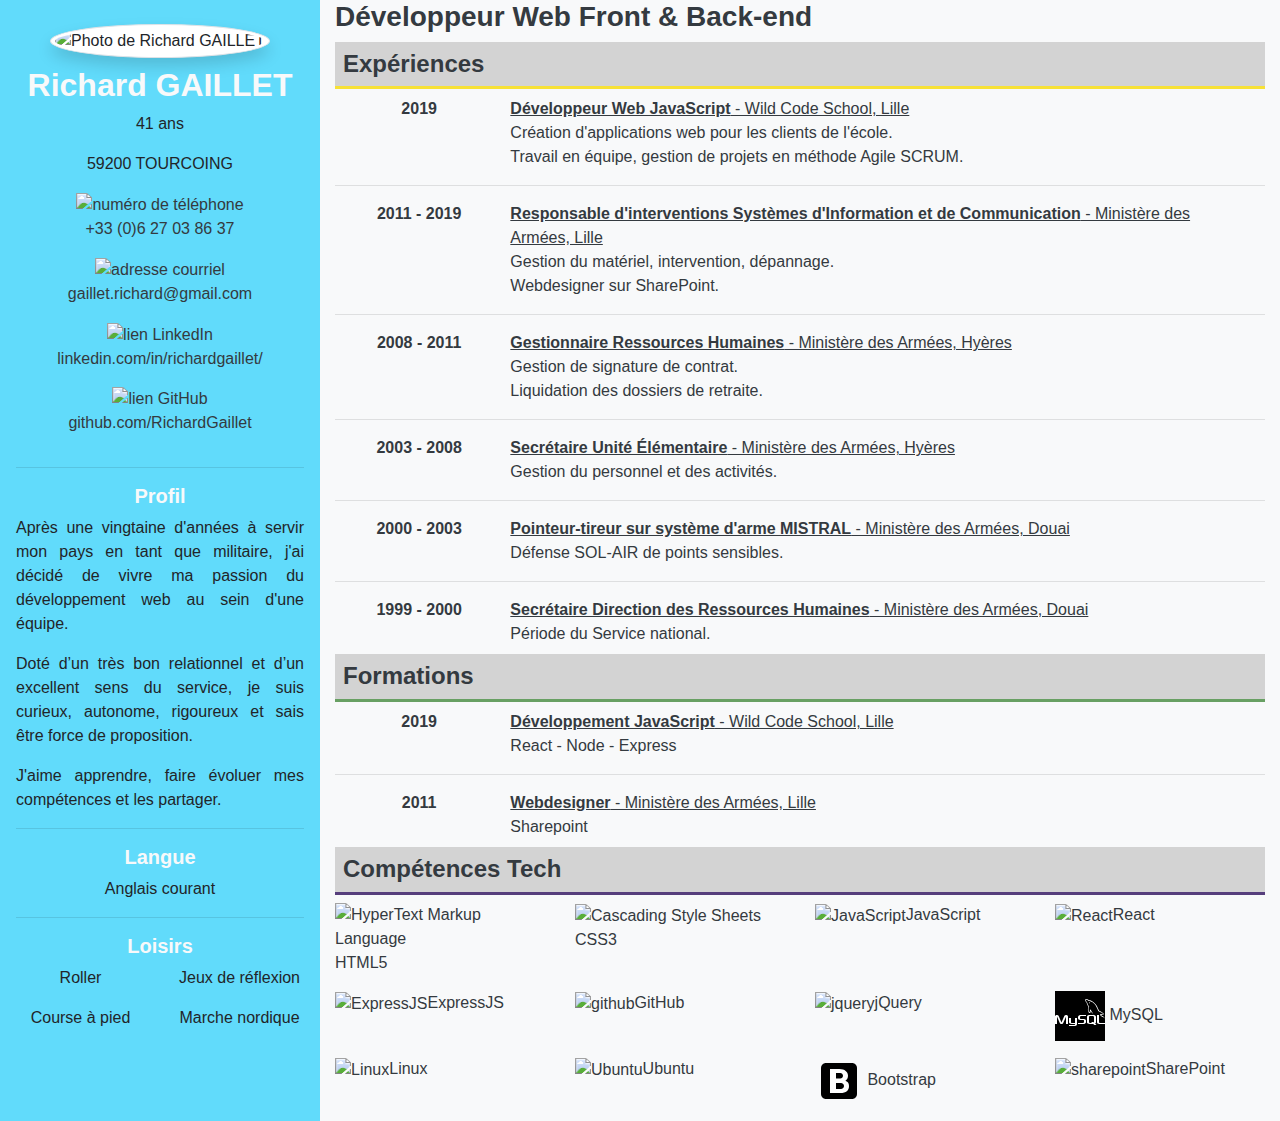
==== index.html @ d08c8071 "Minor modifications." ====
<!DOCTYPE html>
<html lang="fr">
  <head>
    <meta charset="UTF-8" />
    <meta name="viewport" content="width=device-width, initial-scale=1.0" />
    <meta http-equiv="X-UA-Compatible" content="ie=edge" />
    <meta name="theme-color" content="#61dbfb" />
    <title>Richard GAILLET - Curriculum Vitae</title>
    <link
      rel="stylesheet"
      href="https://stackpath.bootstrapcdn.com/bootstrap/4.3.1/css/bootstrap.min.css"
      integrity="sha384-ggOyR0iXCbMQv3Xipma34MD+dH/1fQ784/j6cY/iJTQUOhcWr7x9JvoRxT2MZw1T"
      crossorigin="anonymous"
    />
    <link rel="stylesheet" href="style.css" />
  </head>
  <body>
    <div class="container-fluid">
      <div class="row">
        <div class="col-lg-3 text-center bg-react p-3">
          <img
            src="https://pbs.twimg.com/profile_images/1114150286627692544/6N7tstM__200x200.png"
            alt="Photo de Richard GAILLET"
            class="img-fluid img-thumbnail rounded-circle shadow m-2"
          />
          <h2 class="font-weight-bold text-light text-center">
            Richard GAILLET
          </h2>
          <p>41 ans</p>
          <p>59200 TOURCOING</p>
          <div class="row">
            <div class="col-sm-6 col-lg-12">
              <div title="Téléphone">
                <a href="tel:+33627038637" class="text-dark">
                  <img
                    src="https://img.icons8.com/ios/50/000000/ringing-phone-filled.png"
                    alt="numéro de téléphone"
                    class="img-fluid d-none d-sm-inline"
                  />
                  <p class="text-center">+33 (0)6 27 03 86 37</p></a
                >
              </div>
            </div>
            <div class="col-sm-6 col-lg-12">
              <div title="Courriel">
                <a
                  href="mailto:gaillet.richard@gmail.com"
                  target="_blank"
                  class="text-dark"
                >
                  <img
                    src="https://img.icons8.com/ios/50/000000/open-envelope-filled.png"
                    alt="adresse courriel"
                    class="img-fluid d-none d-sm-inline"
                  />
                  <p class="text-center">gaillet.richard@gmail.com</p></a
                >
              </div>
            </div>
          </div>
          <div class="row">
            <div class="col-sm-6 col-lg-12">
              <div title="LinkedIn">
                <a
                  href="https://www.linkedin.com/in/richardgaillet/"
                  target="_blank"
                  class="text-dark"
                >
                  <img
                    src="https://img.icons8.com/ios/50/000000/linkedin-filled.png"
                    alt="lien LinkedIn"
                    class="img-fluid d-none d-sm-inline"
                  />
                  <p class="text-center">linkedin.com/in/richardgaillet/</p>
                </a>
              </div>
            </div>
            <div class="col-sm-6 col-lg-12">
              <div title="GitHub">
                <a
                  href="https://github.com/RichardGaillet"
                  target="_blank"
                  class="text-dark"
                >
                  <img
                    src="https://img.icons8.com/ios/50/000000/github-filled.png"
                    alt="lien GitHub"
                    class="img-fluid d-none d-sm-inline"
                  />
                  <p class="text-center">github.com/RichardGaillet</p>
                </a>
              </div>
            </div>
          </div>
          <hr />
          <div id="profil">
            <h5 class="font-weight-bold text-light">Profil</h5>
            <p class="text-justify">
              Après une vingtaine d'années à servir mon pays en tant que
              militaire, j'ai décidé de vivre ma passion du développement web au
              sein d'une équipe.
            </p>
            <p class="text-justify">
              Doté d’un très bon relationnel et d’un excellent sens du service,
              je suis curieux, autonome, rigoureux et sais être force de
              proposition.
            </p>
            <p class="text-justify">
              J'aime apprendre, faire évoluer mes compétences et les partager.
            </p>
          </div>
          <hr />
          <div id="langue">
            <h5 class="font-weight-bold text-light">Langue</h5>
            <p class="text-center">Anglais courant</p>
          </div>
          <hr />
          <div id="loisirs">
            <h5 class="font-weight-bold text-light">Loisirs</h5>
            <div class="row text-center">
              <div class="col-sm-6">
                <p class="text-center">Roller</p>
                <p class="text-center">Course à pied</p>
              </div>
              <div class="col-sm-6">
                <p class="text-center">Jeux de réflexion</p>
                <p class="text-center">Marche nordique</p>
              </div>
            </div>
          </div>
        </div>
        <div class="col-lg-9 bg-light text-dark">
          <h3 class="font-weight-bold">
            Développeur Web Front & Back-end
          </h3>
          <h4 class="bg-react text-dark sticky-top p-2 font-weight-bold border-bottom-experiences">
            Expériences
          </h4>
          <div class="row m-2">
            <div class="col-md-2">
              <p class="font-weight-bold text-center">2019</p>
            </div>
            <div class="col-md-10">
              <u><span class="font-weight-bold">Développeur Web JavaScript</span>
              - Wild Code School, Lille</u><br />
              Création d'applications web pour les clients de l'école.<br />
              Travail en équipe, gestion de projets en méthode Agile SCRUM.
            </div>
          </div>
          <hr />
          <div class="row m-2">
            <div class="col-md-2">
              <p class="font-weight-bold text-center">2011 - 2019</p>
            </div>
            <div class="col-md-10">
              <u><span class="font-weight-bold"
                >Responsable d'interventions Systèmes d'Information et de
                Communication</span
              >
              - Ministère des Armées, Lille</u><br />
              Gestion du matériel, intervention, dépannage.<br />Webdesigner sur
              SharePoint.
            </div>
          </div>
          <hr />
          <div class="row m-2">
            <div class="col-md-2">
              <p class="font-weight-bold text-center">2008 - 2011</p>
            </div>
            <div class="col-md-10">
              <u><span class="font-weight-bold">
                Gestionnaire Ressources Humaines</span
              >
              - Ministère des Armées, Hyères</u><br />
              Gestion de signature de contrat.<br>
              Liquidation des dossiers de retraite.
            </div>
          </div>
          <hr />
          <div class="row m-2">
            <div class="col-md-2">
              <p class="font-weight-bold text-center">2003 - 2008</p>
            </div>
            <div class="col-md-10">
              <u><span class="font-weight-bold">Secrétaire Unité Élémentaire</span>
              - Ministère des Armées, Hyères</u><br />
              Gestion du personnel et des activités.
            </div>
          </div>
          <hr />
          <div class="row m-2">
            <div class="col-md-2">
              <p class="font-weight-bold text-center">2000 - 2003</p>
            </div>
            <div class="col-md-10">
              <u><span class="font-weight-bold"
                >Pointeur-tireur sur système d'arme MISTRAL</span
              >
              - Ministère des Armées, Douai</u><br />
              Défense SOL-AIR de points sensibles.
            </div>
          </div>
          <hr />
          <div class="row m-2">
            <div class="col-md-2">
              <p class="font-weight-bold text-center">1999 - 2000</p>
            </div>
            <div class="col-md-10">
              <u><span class="font-weight-bold"
                >Secrétaire Direction des Ressources Humaines</span
              >
              - Ministère des Armées, Douai</u><br />
              Période du Service national.
            </div>
          </div>
          <h4 class="bg-react text-dark sticky-top p-2 font-weight-bold border-bottom-formations">
            Formations
          </h4>
          <div class="row m-2">
            <div class="col-md-2">
              <p class="font-weight-bold text-center">2019</p>
            </div>
            <div class="col-md-10">
              <u><span class="font-weight-bold">Développement JavaScript</span>
              - Wild Code School, Lille</u><br />
              React - Node - Express
            </div>
          </div>
          <hr />
          <div class="row m-2">
            <div class="col-md-2">
              <p class="font-weight-bold text-center">2011</p>
            </div>
            <div class="col-md-10">
              <u><span class="font-weight-bold">Webdesigner</span>
              - Ministère des Armées, Lille</u><br />
              Sharepoint
            </div>
          </div>
          <h4 class="bg-react border-bottom-competences text-dark sticky-top p-2 font-weight-bold">
            Compétences Tech
          </h4>
          <div class="row">
            <div class="col">
              <div class="row">
                <div class="col-sm-6 col-xl-3" title="HTML5">
                  <p>
                    <img
                      src="https://img.icons8.com/ios/50/000000/html-filled.png"
                      alt="HyperText Markup Language"
                      class="img-fluid"
                    />HTML5
                  </p>
                </div>
                <div class="col-sm-6 col-xl-3" title="CSS3">
                  <p>
                    <img
                      src="https://img.icons8.com/ios/50/000000/css-filled.png"
                      alt="Cascading Style Sheets"
                      class="img-fluid"
                    />CSS3
                  </p>
                </div>
                <div class="col-sm-6 col-xl-3" title="JavaScript">
                  <p>
                    <img
                      src="https://img.icons8.com/ios/50/000000/javascript-filled.png"
                      alt="JavaScript"
                      class="img-fluid"
                    />JavaScript
                  </p>
                </div>
                <div class="col-sm-6 col-xl-3" title="React">
                  <p>
                    <img
                      src="https://img.icons8.com/ios/50/000000/react-native-filled.png"
                      alt="React"
                      class="img-fluid"
                    />React
                  </p>
                </div>
              </div>
              <div class="row">
                <div class="col-sm-6 col-xl-3" title="Express">
                  <p>
                    <img
                      src="https://i.goopics.net/RjeZ7.png"
                      alt="ExpressJS"
                      class="img-fluid"
                    />ExpressJS
                  </p>
                </div>
                <div class="col-sm-6 col-xl-3" title="GitHub">
                  <p>
                    <img
                      src="https://img.icons8.com/ios/50/000000/github-filled.png"
                      alt="github"
                      class="img-fluid"
                    />GitHub
                  </p>
                </div>
                <div class="col-sm-6 col-xl-3" title="jQuery">
                  <p>
                    <img
                      src="https://img.icons8.com/ios/50/000000/jquery-filled.png"
                      alt="jquery"
                      class="img-fluid"
                    />jQuery
                  </p>
                </div>
                <div class="col-sm-6 col-xl-3" title="MySQL">
                  <p>
                    <svg
                      xmlns="http://www.w3.org/2000/svg"
                      x="0px"
                      y="0px"
                      width="50"
                      height="50"
                      viewBox="0 0 210 210"
                      style=" fill:#000000;"
                    >
                      <g transform="">
                        <g
                          fill="none"
                          fill-rule="nonzero"
                          stroke="none"
                          stroke-width="1"
                          stroke-linecap="butt"
                          stroke-linejoin="miter"
                          stroke-miterlimit="10"
                          stroke-dasharray=""
                          stroke-dashoffset="0"
                          font-family="none"
                          font-weight="none"
                          font-size="none"
                          text-anchor="none"
                          style="mix-blend-mode: normal"
                        >
                          <path d="M0,210v-210h210v210z" fill="#000000"></path>
                          <g fill="#ffffff">
                            <g id="surface1">
                              <path
                                d="M130.90547,33.6c-1.96875,-0.04922 -3.69141,0.70547 -4.57734,2.8875c-1.50937,3.65859 2.24766,7.23516 3.59297,9.10547c0.93516,1.29609 2.14922,2.75625 2.82188,4.21641c0.44297,0.96797 0.50859,1.93594 0.88594,2.95313c0.93516,2.51016 2.42812,5.36484 3.62578,7.69453c0.60703,1.18125 1.27969,2.41172 2.05078,3.46172c0.47578,0.63984 1.27969,0.93516 1.41094,1.91953c-0.7875,1.11563 -0.83672,2.83828 -1.27969,4.24922c-2.00156,6.31641 -1.24687,14.175 1.65703,18.83437c0.90234,1.44375 3.01875,4.51172 5.90625,3.34687c2.52656,-1.03359 1.96875,-4.23281 2.69063,-7.07109c0.16406,-0.62344 0.06562,-1.09922 0.39375,-1.52578v0.13125c0.75469,1.54219 1.52578,3.08437 2.29688,4.61016c1.72266,2.75625 4.75781,5.62734 7.31719,7.57969c1.32891,1.00078 2.37891,2.73984 4.10156,3.33047v-0.13125h-0.13125c-0.32812,-0.525 -0.85313,-0.73828 -1.27969,-1.14844c-1.00078,-0.98437 -2.11641,-2.21484 -2.93672,-3.34687c-2.34609,-3.16641 -4.41328,-6.64453 -6.28359,-10.25391c-0.90234,-1.72266 -1.68984,-3.62578 -2.44453,-5.38125c-0.29531,-0.68906 -0.29531,-1.70625 -0.90234,-2.06719c-0.83672,1.29609 -2.05078,2.32969 -2.69063,3.85547c-1.01719,2.42812 -1.16484,5.39766 -1.54219,8.46562c-0.22969,0.08203 -0.13125,0.01641 -0.24609,0.13125c-1.78828,-0.44297 -2.42812,-2.28047 -3.08437,-3.85547c-1.67344,-3.98672 -2.00156,-10.41797 -0.50859,-14.99531c0.37734,-1.19766 2.1,-4.93828 1.41094,-6.0375c-0.32812,-1.09922 -1.44375,-1.72266 -2.05078,-2.55937c-0.77109,-1.03359 -1.52578,-2.39531 -2.05078,-3.59297c-1.37813,-3.11719 -2.67422,-6.72656 -4.13438,-9.87656c-0.68906,-1.50937 -1.85391,-3.01875 -2.82188,-4.36406c-1.06641,-1.47656 -2.24766,-2.55937 -3.08437,-4.36406c-0.27891,-0.62344 -0.68906,-1.64062 -0.24609,-2.29687c0.13125,-0.44297 0.32813,-0.62344 0.77109,-0.77109c0.73828,-0.57422 2.80547,0.18047 3.59297,0.50859c2.05078,0.85312 3.77344,1.67344 5.5125,2.82187c0.83672,0.55781 1.67344,1.62422 2.69063,1.93594h1.14844c1.82109,0.41016 3.83906,0.11484 5.5125,0.63984c2.98594,0.90234 5.66016,2.31328 8.07188,3.83906c7.39922,4.65937 13.45313,11.30391 17.57109,19.22812c0.67266,1.27969 0.96797,2.51016 1.55859,3.85547c1.16484,2.72344 2.65781,5.54531 3.83906,8.20313c1.16484,2.67422 2.31328,5.34844 3.97031,7.56328c0.86953,1.16484 4.24922,1.80469 5.775,2.44453c1.06641,0.45937 2.83828,0.93516 3.83906,1.54219c1.95234,1.16484 3.82266,2.55938 5.64375,3.85547c0.91875,0.63984 3.70781,2.03437 3.85547,3.19922c-4.51172,-0.11484 -7.95703,0.29531 -10.89375,1.54219c-0.83672,0.36094 -2.18203,0.36094 -2.31328,1.41094c0.44297,0.47578 0.525,1.19766 0.88594,1.78828c0.70547,1.13203 1.88672,2.65781 2.95313,3.46172c1.16484,0.86953 2.34609,1.80469 3.59297,2.57578c2.19844,1.32891 4.65938,2.1 6.79219,3.44531c1.24688,0.80391 2.51016,1.80469 3.72422,2.69062c0.60703,0.45938 1.00078,1.14844 1.78828,1.42734v-0.13125c-0.41016,-0.525 -0.50859,-1.24688 -0.88594,-1.78828l-1.68984,-1.68984c-1.62422,-2.14922 -3.69141,-4.05234 -5.88984,-5.62734c-1.75547,-1.26328 -5.67656,-2.96953 -6.39844,-5.00391l-0.13125,-0.13125c1.23047,-0.13125 2.69062,-0.59063 3.83906,-0.90234c1.93594,-0.50859 3.64219,-0.37734 5.62734,-0.88594c0.90234,-0.2625 1.80469,-0.525 2.70703,-0.77109v-0.525c-1.00078,-1.01719 -1.72266,-2.39531 -2.82188,-3.33047c-2.87109,-2.44453 -6.00469,-4.88906 -9.23672,-6.92344c-1.78828,-1.13203 -4.00312,-1.87031 -5.88984,-2.82188c-0.63984,-0.32812 -1.75547,-0.49219 -2.18203,-1.03359c-1.00078,-1.26328 -1.54219,-2.87109 -2.31328,-4.34766c-1.60781,-3.10078 -3.18281,-6.48047 -4.61016,-9.74531c-0.96797,-2.21484 -1.60781,-4.41328 -2.82187,-6.41484c-5.82422,-9.56484 -12.09141,-15.35625 -21.80391,-21.03281c-2.06719,-1.21406 -4.54453,-1.67344 -7.16953,-2.29687c-1.42734,-0.09844 -2.82187,-0.18047 -4.24922,-0.2625c-0.85313,-0.36094 -1.75547,-1.41094 -2.55937,-1.93594c-2.01797,-1.26328 -5.98828,-3.46172 -9.26953,-3.51094zM144.80156,47.5125c-0.93516,-0.01641 -1.60781,0.11484 -2.31328,0.2625v0.13125h0.13125c0.44297,0.91875 1.24687,1.50937 1.80469,2.29688c0.42656,0.90234 0.83672,1.80469 1.26328,2.70703l0.13125,-0.13125c0.7875,-0.55781 1.16484,-1.46016 1.16484,-2.82187c-0.32812,-0.32812 -0.37734,-0.75469 -0.63984,-1.14844c-0.37734,-0.54141 -1.08281,-0.83672 -1.54219,-1.29609zM7.84219,100.78359c-1.26328,0.04922 -2.64141,0.29531 -4.13438,0.77109c-2.49375,0.75469 -3.72422,2.24766 -3.72422,5.28281v31.7625h8.41641v-30.99141l11.66484,26.49609c1.44375,3.29766 3.4125,4.47891 7.26797,4.47891c3.87187,0 5.75859,-1.18125 7.20234,-4.47891l11.66484,-25.82344v30.31875h8.4v-31.7625c0,-3.03516 -1.21406,-4.52813 -3.72422,-5.28281c-5.97188,-1.88672 -9.99141,-0.2625 -11.79609,3.82266l-11.97656,26.93906l-11.58281,-26.93906c-1.3125,-3.06797 -3.9375,-4.74141 -7.67812,-4.59375zM110.23359,100.8c-3.31406,0 -13.63359,0.39375 -13.63359,8.4v5.18438c0,3.675 3.23203,6.67734 10.2375,7.41563c0.7875,0.04922 1.575,0.11484 2.3625,0.11484c0,0 8.17031,-0.16406 8.4,-0.11484c4.725,0 4.2,3.675 4.2,4.2v4.2c0,0.57422 -0.13125,4.2 -4.24922,4.2h-20.95078v4.2h21.03281c2.75625,0 5.43047,-0.57422 7.56328,-1.575c3.54375,-1.62422 5.00391,-3.82266 5.00391,-6.71016v-6.00469c0,-6.44766 -8.00625,-6.71016 -12.6,-6.71016h-8.4c-3.29766,0 -3.80625,-2.00156 -4.2,-4.2v-4.2c0.39375,-1.67344 1.13203,-3.9375 4.05234,-4.2h21.14766v-4.2zM142.71797,100.8c-6.20156,0.85312 -8.38359,3.9375 -8.38359,8.4v21c0,4.08516 2.28047,6.54609 6.97266,7.82578c1.575,0.44297 3.00234,0.62344 4.34766,0.62344l9.35156,-0.04922h5.49609l4.67578,4.2h9.45l-6.49688,-5.85703c3.05156,-1.26328 4.00313,-3.19922 4.00313,-6.825v-20.91797c0,-4.4625 -2.90391,-7.54687 -9.10547,-8.4zM176.4,100.8v29.21953c0,5.06953 2.87109,7.92422 10.46719,8.49844c0.70547,0.03281 1.42734,0.08203 2.13281,0.08203h21v-4.2h-19.40859c-4.33125,0 -5.79141,-1.82109 -5.79141,-4.41328v-29.18672zM147.72188,105h10.81172c2.85469,0 4.77422,2.29688 5.20078,4.2c0,0 0.06563,19.55625 0.06563,21c0,1.44375 -0.80391,2.1 -0.80391,2.1l-2.28047,-2.1h-9.51562l4.67578,4.2h-8.15391c-2.92031,0 -4.56094,-2.16563 -4.9875,-4.2v-20.57344c0,-2.23125 1.70625,-4.62656 4.9875,-4.62656zM58.8,113.4c0.16406,0.16406 0,17.89922 0,18.24375c0.06562,3.675 4.725,6.89063 12.02578,6.95625h13.17422v0.27891c0,0.7875 0.57422,3.4125 -4.2,3.92109c-0.04922,0 -20.95078,0 -21,0v4.2h21.90234c3.70781,-0.11484 11.74687,-0.95156 11.69766,-7.38281c0,-0.11484 0.03281,-26.21719 0,-26.21719h-8.4v21c-0.13125,0 -10.40156,0.03281 -12.46875,0c-4.05234,-0.06563 -4.39687,-2.37891 -4.33125,-3.26484v-17.73516z"
                              ></path>
                            </g>
                          </g>
                          <path d="" fill="none"></path>
                          <path d="" fill="none"></path>
                        </g>
                      </g>
                    </svg>
                    MySQL
                  </p>
                </div>
              </div>
              <div class="row">
                <div class="col-sm-6 col-xl-3" title="Linux">
                  <p>
                    <img
                      src="https://img.icons8.com/ios/50/000000/linux-filled.png"
                      alt="Linux"
                      class="img-fluid"
                    />Linux
                  </p>
                </div>
                <div class="col-sm-6 col-xl-3" title="Ubuntu">
                  <p>
                    <img
                      src="https://img.icons8.com/ios/50/000000/ubuntu-filled.png"
                      alt="Ubuntu"
                      class="img-fluid"
                    />Ubuntu
                  </p>
                </div>
                <div class="col-sm-6 col-xl-3" title="Bootstrap">
                  <p>
                    <svg
                      xmlns="http://www.w3.org/2000/svg"
                      x="0px"
                      y="0px"
                      width="48"
                      height="48"
                      viewBox="0 0 192 192"
                      style=" fill:#000000;"
                    >
                      <g
                        fill="none"
                        fill-rule="nonzero"
                        stroke="none"
                        stroke-width="1"
                        stroke-linecap="butt"
                        stroke-linejoin="miter"
                        stroke-miterlimit="10"
                        stroke-dasharray=""
                        stroke-dashoffset="0"
                        font-family="none"
                        font-weight="none"
                        font-size="none"
                        text-anchor="none"
                        style="mix-blend-mode: normal"
                      >
                        <path d="M0,192v-192h192v192z" fill="none"></path>
                        <g id="Layer_1">
                          <path
                            d="M168,148c0,11.048 -8.952,20 -20,20h-104c-11.044,0 -20,-8.952 -20,-20v-104c0,-11.048 8.956,-20 20,-20h104c11.048,0 20,8.952 20,20z"
                            fill="#000000"
                          ></path>
                          <path
                            d="M132.12,102.4c-2.6,-3.6 -6.36,-6.08 -11.2,-7.4c0,0 4.08,-1.48 7.76,-7c2.2,-3.52 3.32,-7.76 3.32,-12.72c0,-8.6 -3.12,-15.2 -9.36,-19.72c-6.24,-4.52 -13.28,-7.56 -25.24,-7.56h-37.4v96h41.72c11.32,-0.08 19.84,-2.52 25.64,-7.2c5.76,-4.76 8.64,-11.8 8.64,-21.2c0,-5.2 -1.28,-9.6 -3.88,-13.2zM84,64c0,0 16.68,0 17,0c6.08,0 11,4.92 11,11c0,6.08 -4.92,11 -11,11c-0.32,0 -17,0 -17,0zM104,128h-20v-24h20c6.64,0 12,5.36 12,12c0,6.64 -5.36,12 -12,12z"
                            fill="#ffffff"
                          ></path>
                        </g>
                      </g>
                    </svg>
                    Bootstrap
                  </p>
                </div>
                <div class="col-sm-6 col-xl-3" title="SharePoint">
                  <p>
                    <img
                      src="https://img.icons8.com/ios/50/000000/ms-share-point-filled.png"
                      alt="sharepoint"
                      class="img-fluid"
                    />SharePoint
                  </p>
                </div>
              </div>
            </div>
          </div>
          <!-- <a href="print.html" target="_blank" class="print d-print-none"
            ><img
              src="https://img.icons8.com/ios/50/000000/print-filled.png"
              alt="lien vers impression"
          /></a> -->
        </div>
      </div>
    </div>
  </body>
</html>
---- style.css ----
.print {
    position: absolute;
    bottom: 0px;
    right: 20px
}

.bg-react {
    background-color: #61dbfb
}

.border-bottom-experiences {
    background-color: lightgray;
    border-bottom: 3px solid #f7e136
}

.border-bottom-formations {
    background-color: lightgray;
    border-bottom: 3px solid #68a063
}

.border-bottom-competences {
    background-color: lightgray;
    border-bottom: 3px solid #563e7c
}
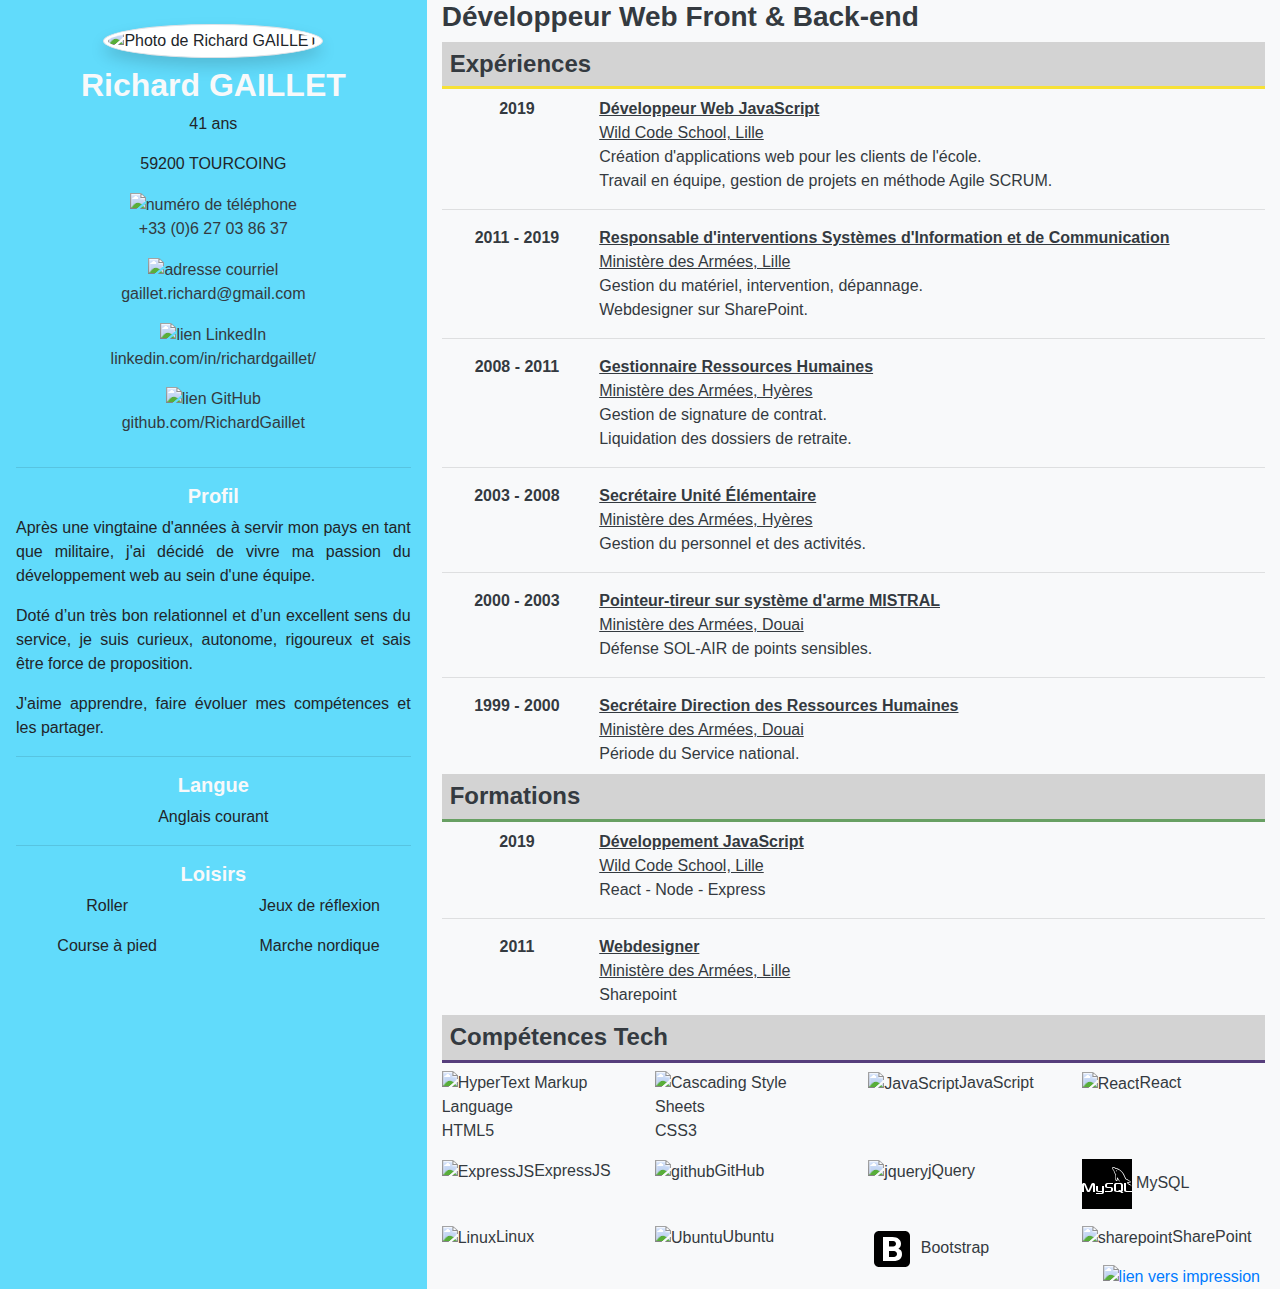
==== commit 81e66e52: "Add PDF version." ====
--- a/index.html
+++ b/index.html
@@ -17,7 +17,7 @@
   <body>
     <div class="container-fluid">
       <div class="row">
-        <div class="col-lg-3 text-center bg-react p-3">
+        <div class="col-lg-4 text-center bg-react p-3">
           <img
             src="https://pbs.twimg.com/profile_images/1114150286627692544/6N7tstM__200x200.png"
             alt="Photo de Richard GAILLET"
@@ -129,11 +129,13 @@
             </div>
           </div>
         </div>
-        <div class="col-lg-9 bg-light text-dark">
+        <div class="col-lg-8 bg-light text-dark">
           <h3 class="font-weight-bold">
             Développeur Web Front & Back-end
           </h3>
-          <h4 class="bg-react text-dark sticky-top p-2 font-weight-bold border-bottom-experiences">
+          <h4
+            class="bg-react text-dark sticky-top p-2 font-weight-bold border-bottom-experiences"
+          >
             Expériences
           </h4>
           <div class="row m-2">
@@ -141,8 +143,11 @@
               <p class="font-weight-bold text-center">2019</p>
             </div>
             <div class="col-md-10">
-              <u><span class="font-weight-bold">Développeur Web JavaScript</span>
-              - Wild Code School, Lille</u><br />
+              <u
+                ><span class="font-weight-bold">Développeur Web JavaScript</span
+                ><br />
+                Wild Code School, Lille</u
+              ><br />
               Création d'applications web pour les clients de l'école.<br />
               Travail en équipe, gestion de projets en méthode Agile SCRUM.
             </div>
@@ -153,11 +158,12 @@
               <p class="font-weight-bold text-center">2011 - 2019</p>
             </div>
             <div class="col-md-10">
-              <u><span class="font-weight-bold"
-                >Responsable d'interventions Systèmes d'Information et de
-                Communication</span
-              >
-              - Ministère des Armées, Lille</u><br />
+              <u
+                ><span class="font-weight-bold"
+                  >Responsable d'interventions Systèmes d'Information et de
+                  Communication</span
+                ><br />Ministère des Armées, Lille</u
+              ><br />
               Gestion du matériel, intervention, dépannage.<br />Webdesigner sur
               SharePoint.
             </div>
@@ -168,11 +174,12 @@
               <p class="font-weight-bold text-center">2008 - 2011</p>
             </div>
             <div class="col-md-10">
-              <u><span class="font-weight-bold">
-                Gestionnaire Ressources Humaines</span
-              >
-              - Ministère des Armées, Hyères</u><br />
-              Gestion de signature de contrat.<br>
+              <u
+                ><span class="font-weight-bold">
+                  Gestionnaire Ressources Humaines</span
+                ><br />Ministère des Armées, Hyères</u
+              ><br />
+              Gestion de signature de contrat.<br />
               Liquidation des dossiers de retraite.
             </div>
           </div>
@@ -182,8 +189,11 @@
               <p class="font-weight-bold text-center">2003 - 2008</p>
             </div>
             <div class="col-md-10">
-              <u><span class="font-weight-bold">Secrétaire Unité Élémentaire</span>
-              - Ministère des Armées, Hyères</u><br />
+              <u
+                ><span class="font-weight-bold"
+                  >Secrétaire Unité Élémentaire</span
+                ><br />Ministère des Armées, Hyères</u
+              ><br />
               Gestion du personnel et des activités.
             </div>
           </div>
@@ -193,10 +203,11 @@
               <p class="font-weight-bold text-center">2000 - 2003</p>
             </div>
             <div class="col-md-10">
-              <u><span class="font-weight-bold"
-                >Pointeur-tireur sur système d'arme MISTRAL</span
-              >
-              - Ministère des Armées, Douai</u><br />
+              <u
+                ><span class="font-weight-bold"
+                  >Pointeur-tireur sur système d'arme MISTRAL</span
+                ><br />Ministère des Armées, Douai</u
+              ><br />
               Défense SOL-AIR de points sensibles.
             </div>
           </div>
@@ -206,14 +217,17 @@
               <p class="font-weight-bold text-center">1999 - 2000</p>
             </div>
             <div class="col-md-10">
-              <u><span class="font-weight-bold"
-                >Secrétaire Direction des Ressources Humaines</span
-              >
-              - Ministère des Armées, Douai</u><br />
+              <u
+                ><span class="font-weight-bold"
+                  >Secrétaire Direction des Ressources Humaines</span
+                ><br />Ministère des Armées, Douai</u
+              ><br />
               Période du Service national.
             </div>
           </div>
-          <h4 class="bg-react text-dark sticky-top p-2 font-weight-bold border-bottom-formations">
+          <h4
+            class="bg-react text-dark sticky-top p-2 font-weight-bold border-bottom-formations"
+          >
             Formations
           </h4>
           <div class="row m-2">
@@ -221,8 +235,11 @@
               <p class="font-weight-bold text-center">2019</p>
             </div>
             <div class="col-md-10">
-              <u><span class="font-weight-bold">Développement JavaScript</span>
-              - Wild Code School, Lille</u><br />
+              <u
+                ><span class="font-weight-bold"
+                  >Développement JavaScript</span
+                  ><br />Wild Code School, Lille</u
+              ><br />
               React - Node - Express
             </div>
           </div>
@@ -232,12 +249,18 @@
               <p class="font-weight-bold text-center">2011</p>
             </div>
             <div class="col-md-10">
-              <u><span class="font-weight-bold">Webdesigner</span>
-              - Ministère des Armées, Lille</u><br />
+              <u
+                ><span class="font-weight-bold"
+                  >Webdesigner</span
+                  ><br />Ministère
+                des Armées, Lille</u
+              ><br />
               Sharepoint
             </div>
           </div>
-          <h4 class="bg-react border-bottom-competences text-dark sticky-top p-2 font-weight-bold">
+          <h4
+            class="bg-react border-bottom-competences text-dark sticky-top p-2 font-weight-bold"
+          >
             Compétences Tech
           </h4>
           <div class="row">
@@ -427,11 +450,11 @@
               </div>
             </div>
           </div>
-          <!-- <a href="print.html" target="_blank" class="print d-print-none"
+          <a href="Richard GAILLET - Curriculum Vitae.pdf" target="_blank" class="print d-print-none"
             ><img
               src="https://img.icons8.com/ios/50/000000/print-filled.png"
               alt="lien vers impression"
-          /></a> -->
+          /></a>
         </div>
       </div>
     </div>
--- a/style.css
+++ b/style.css
@@ -21,4 +21,8 @@
 .border-bottom-competences {
     background-color: lightgray;
     border-bottom: 3px solid #563e7c
+}
+
+.border-right-react {
+    border: 3px solid #61dbfb
 }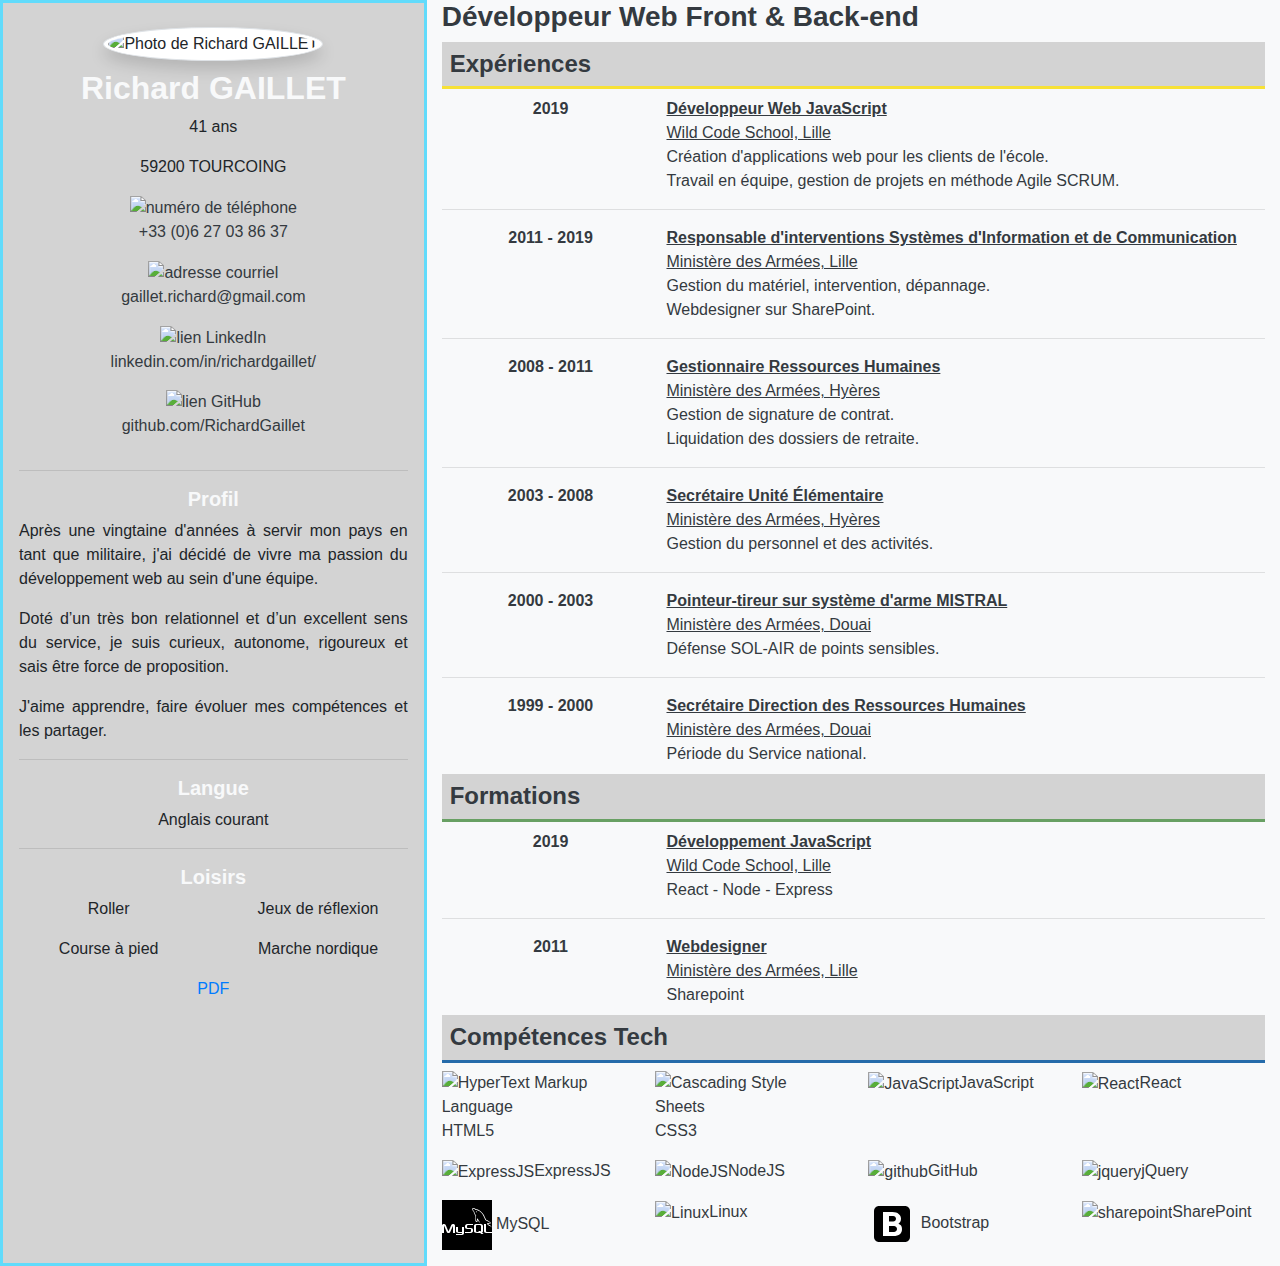
==== commit 9ccd06bd: "CSS update." ====
--- a/index.html
+++ b/index.html
@@ -17,7 +17,7 @@
   <body>
     <div class="container-fluid">
       <div class="row">
-        <div class="col-lg-4 text-center bg-react p-3">
+        <div class="col-lg-4 text-center border-react p-3">
           <img
             src="https://pbs.twimg.com/profile_images/1114150286627692544/6N7tstM__200x200.png"
             alt="Photo de Richard GAILLET"
@@ -128,21 +128,27 @@
               </div>
             </div>
           </div>
+          <a
+            href="Richard GAILLET - Curriculum Vitae.pdf"
+            target="_blank"
+            class="print d-print-none"
+            >PDF</a
+          >
         </div>
         <div class="col-lg-8 bg-light text-dark">
           <h3 class="font-weight-bold">
             Développeur Web Front & Back-end
           </h3>
           <h4
-            class="bg-react text-dark sticky-top p-2 font-weight-bold border-bottom-experiences"
+            class="bg-react text-dark sticky-top p-2 font-weight-bold border-javascript"
           >
             Expériences
           </h4>
           <div class="row m-2">
-            <div class="col-md-2">
+            <div class="col-md-3">
               <p class="font-weight-bold text-center">2019</p>
             </div>
-            <div class="col-md-10">
+            <div class="col-md-9">
               <u
                 ><span class="font-weight-bold">Développeur Web JavaScript</span
                 ><br />
@@ -154,10 +160,10 @@
           </div>
           <hr />
           <div class="row m-2">
-            <div class="col-md-2">
+            <div class="col-md-3">
               <p class="font-weight-bold text-center">2011 - 2019</p>
             </div>
-            <div class="col-md-10">
+            <div class="col-md-9">
               <u
                 ><span class="font-weight-bold"
                   >Responsable d'interventions Systèmes d'Information et de
@@ -170,10 +176,10 @@
           </div>
           <hr />
           <div class="row m-2">
-            <div class="col-md-2">
+            <div class="col-md-3">
               <p class="font-weight-bold text-center">2008 - 2011</p>
             </div>
-            <div class="col-md-10">
+            <div class="col-md-9">
               <u
                 ><span class="font-weight-bold">
                   Gestionnaire Ressources Humaines</span
@@ -185,10 +191,10 @@
           </div>
           <hr />
           <div class="row m-2">
-            <div class="col-md-2">
+            <div class="col-md-3">
               <p class="font-weight-bold text-center">2003 - 2008</p>
             </div>
-            <div class="col-md-10">
+            <div class="col-md-9">
               <u
                 ><span class="font-weight-bold"
                   >Secrétaire Unité Élémentaire</span
@@ -199,10 +205,10 @@
           </div>
           <hr />
           <div class="row m-2">
-            <div class="col-md-2">
+            <div class="col-md-3">
               <p class="font-weight-bold text-center">2000 - 2003</p>
             </div>
-            <div class="col-md-10">
+            <div class="col-md-9">
               <u
                 ><span class="font-weight-bold"
                   >Pointeur-tireur sur système d'arme MISTRAL</span
@@ -213,10 +219,10 @@
           </div>
           <hr />
           <div class="row m-2">
-            <div class="col-md-2">
+            <div class="col-md-3">
               <p class="font-weight-bold text-center">1999 - 2000</p>
             </div>
-            <div class="col-md-10">
+            <div class="col-md-9">
               <u
                 ><span class="font-weight-bold"
                   >Secrétaire Direction des Ressources Humaines</span
@@ -226,40 +232,37 @@
             </div>
           </div>
           <h4
-            class="bg-react text-dark sticky-top p-2 font-weight-bold border-bottom-formations"
+            class="bg-react text-dark sticky-top p-2 font-weight-bold border-node"
           >
             Formations
           </h4>
           <div class="row m-2">
-            <div class="col-md-2">
+            <div class="col-md-3">
               <p class="font-weight-bold text-center">2019</p>
             </div>
-            <div class="col-md-10">
-              <u
-                ><span class="font-weight-bold"
-                  >Développement JavaScript</span
-                  ><br />Wild Code School, Lille</u
+            <div class="col-md-9">
+              <u
+                ><span class="font-weight-bold">Développement JavaScript</span
+                ><br />Wild Code School, Lille</u
               ><br />
               React - Node - Express
             </div>
           </div>
           <hr />
           <div class="row m-2">
-            <div class="col-md-2">
+            <div class="col-md-3">
               <p class="font-weight-bold text-center">2011</p>
             </div>
-            <div class="col-md-10">
-              <u
-                ><span class="font-weight-bold"
-                  >Webdesigner</span
-                  ><br />Ministère
-                des Armées, Lille</u
+            <div class="col-md-9">
+              <u
+                ><span class="font-weight-bold">Webdesigner</span
+                ><br />Ministère des Armées, Lille</u
               ><br />
               Sharepoint
             </div>
           </div>
           <h4
-            class="bg-react border-bottom-competences text-dark sticky-top p-2 font-weight-bold"
+            class="bg-react border-css text-dark sticky-top p-2 font-weight-bold"
           >
             Compétences Tech
           </h4>
@@ -313,6 +316,15 @@
                     />ExpressJS
                   </p>
                 </div>
+                <div class="col-sm-6 col-xl-3" title="NodeJS">
+                  <p>
+                    <img
+                      src="https://icon-icons.com/icons2/512/PNG/48/prog-nodejs01_icon-icons.com_50781.png"
+                      alt="NodeJS"
+                      class="img-fluid"
+                    />NodeJS
+                  </p>
+                </div>
                 <div class="col-sm-6 col-xl-3" title="GitHub">
                   <p>
                     <img
@@ -331,6 +343,8 @@
                     />jQuery
                   </p>
                 </div>
+              </div>
+              <div class="row">
                 <div class="col-sm-6 col-xl-3" title="MySQL">
                   <p>
                     <svg
@@ -375,8 +389,6 @@
                     MySQL
                   </p>
                 </div>
-              </div>
-              <div class="row">
                 <div class="col-sm-6 col-xl-3" title="Linux">
                   <p>
                     <img
@@ -384,15 +396,6 @@
                       alt="Linux"
                       class="img-fluid"
                     />Linux
-                  </p>
-                </div>
-                <div class="col-sm-6 col-xl-3" title="Ubuntu">
-                  <p>
-                    <img
-                      src="https://img.icons8.com/ios/50/000000/ubuntu-filled.png"
-                      alt="Ubuntu"
-                      class="img-fluid"
-                    />Ubuntu
                   </p>
                 </div>
                 <div class="col-sm-6 col-xl-3" title="Bootstrap">
@@ -450,11 +453,6 @@
               </div>
             </div>
           </div>
-          <a href="Richard GAILLET - Curriculum Vitae.pdf" target="_blank" class="print d-print-none"
-            ><img
-              src="https://img.icons8.com/ios/50/000000/print-filled.png"
-              alt="lien vers impression"
-          /></a>
         </div>
       </div>
     </div>
--- a/style.css
+++ b/style.css
@@ -1,28 +1,25 @@
 .print {
-    position: absolute;
+    /* position: absolute;
     bottom: 0px;
-    right: 20px
+    left: 20px */
 }
 
-.bg-react {
-    background-color: #61dbfb
+.border-react {
+    background-color: lightgray;
+    border: 3px solid#61dbfb
 }
 
-.border-bottom-experiences {
+.border-javascript {
     background-color: lightgray;
     border-bottom: 3px solid #f7e136
 }
 
-.border-bottom-formations {
+.border-node {
     background-color: lightgray;
     border-bottom: 3px solid #68a063
 }
 
-.border-bottom-competences {
+.border-css {
     background-color: lightgray;
-    border-bottom: 3px solid #563e7c
-}
-
-.border-right-react {
-    border: 3px solid #61dbfb
+    border-bottom: 3px solid #256baa
 }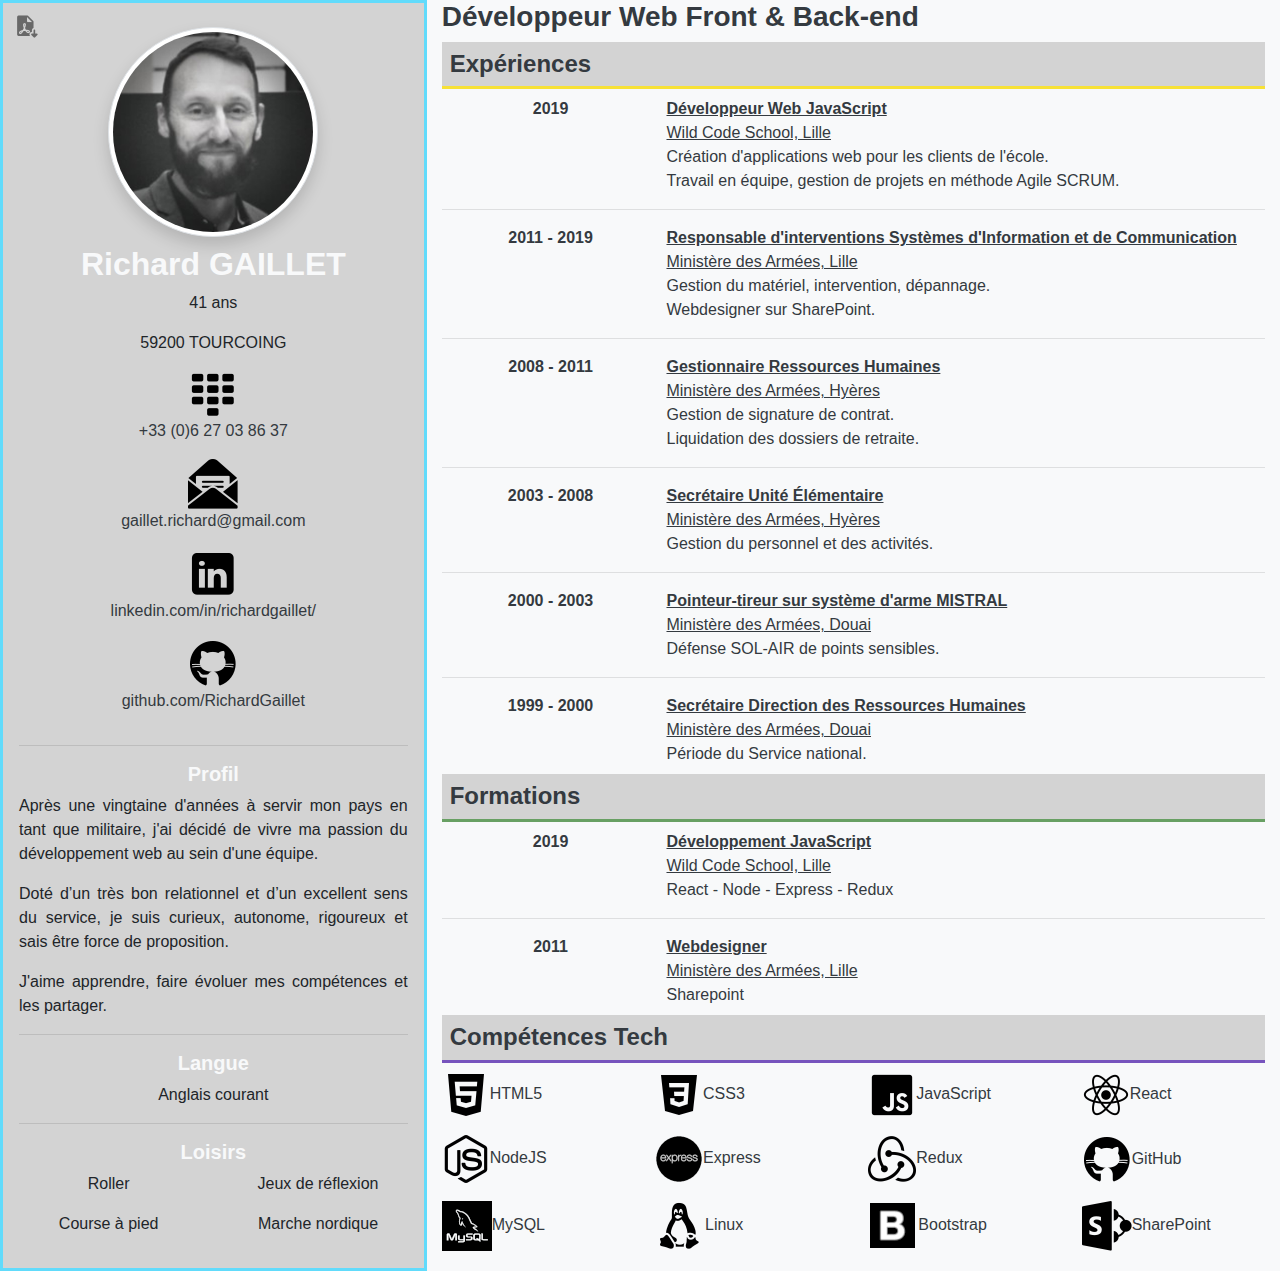
==== commit 9ff2a5af: "Changing tech pcitograms and CSS." ====
--- a/index.html
+++ b/index.html
@@ -4,7 +4,8 @@
     <meta charset="UTF-8" />
     <meta name="viewport" content="width=device-width, initial-scale=1.0" />
     <meta http-equiv="X-UA-Compatible" content="ie=edge" />
-    <meta name="theme-color" content="#61dbfb" />
+    <meta name="theme-color" content="#000000" />
+    <link rel="shortcut icon" type="image/x-icon" href="favicon.ico" />
     <title>Richard GAILLET - Curriculum Vitae</title>
     <link
       rel="stylesheet"
@@ -17,9 +18,9 @@
   <body>
     <div class="container-fluid">
       <div class="row">
-        <div class="col-lg-4 text-center border-react p-3">
+        <div class="col-lg-4 text-center border-profil p-3">
           <img
-            src="https://pbs.twimg.com/profile_images/1114150286627692544/6N7tstM__200x200.png"
+            src="./images/avatar.png"
             alt="Photo de Richard GAILLET"
             class="img-fluid img-thumbnail rounded-circle shadow m-2"
           />
@@ -33,7 +34,7 @@
               <div title="Téléphone">
                 <a href="tel:+33627038637" class="text-dark">
                   <img
-                    src="https://img.icons8.com/ios/50/000000/ringing-phone-filled.png"
+                    src="./images/phone.png"
                     alt="numéro de téléphone"
                     class="img-fluid d-none d-sm-inline"
                   />
@@ -49,7 +50,7 @@
                   class="text-dark"
                 >
                   <img
-                    src="https://img.icons8.com/ios/50/000000/open-envelope-filled.png"
+                    src="./images/email.png"
                     alt="adresse courriel"
                     class="img-fluid d-none d-sm-inline"
                   />
@@ -67,7 +68,7 @@
                   class="text-dark"
                 >
                   <img
-                    src="https://img.icons8.com/ios/50/000000/linkedin-filled.png"
+                    src="./images/linkedin.png"
                     alt="lien LinkedIn"
                     class="img-fluid d-none d-sm-inline"
                   />
@@ -83,7 +84,7 @@
                   class="text-dark"
                 >
                   <img
-                    src="https://img.icons8.com/ios/50/000000/github-filled.png"
+                    src="./images/github.png"
                     alt="lien GitHub"
                     class="img-fluid d-none d-sm-inline"
                   />
@@ -132,15 +133,16 @@
             href="Richard GAILLET - Curriculum Vitae.pdf"
             target="_blank"
             class="print d-print-none"
-            >PDF</a
-          >
+            title="Téléchargez au format PDF"
+            ><img src="./images/pdf.png"
+          /></a>
         </div>
         <div class="col-lg-8 bg-light text-dark">
           <h3 class="font-weight-bold">
             Développeur Web Front & Back-end
           </h3>
           <h4
-            class="bg-react text-dark sticky-top p-2 font-weight-bold border-javascript"
+            class="text-dark sticky-top p-2 font-weight-bold border-experiences"
           >
             Expériences
           </h4>
@@ -232,7 +234,7 @@
             </div>
           </div>
           <h4
-            class="bg-react text-dark sticky-top p-2 font-weight-bold border-node"
+            class="text-dark sticky-top p-2 font-weight-bold border-formations"
           >
             Formations
           </h4>
@@ -244,8 +246,7 @@
               <u
                 ><span class="font-weight-bold">Développement JavaScript</span
                 ><br />Wild Code School, Lille</u
-              ><br />
-              React - Node - Express
+              ><br />React - Node - Express - Redux
             </div>
           </div>
           <hr />
@@ -262,7 +263,7 @@
             </div>
           </div>
           <h4
-            class="bg-react border-css text-dark sticky-top p-2 font-weight-bold"
+            class="border-competences text-dark sticky-top p-2 font-weight-bold"
           >
             Compétences Tech
           </h4>
@@ -272,7 +273,7 @@
                 <div class="col-sm-6 col-xl-3" title="HTML5">
                   <p>
                     <img
-                      src="https://img.icons8.com/ios/50/000000/html-filled.png"
+                      src="./images/html.png"
                       alt="HyperText Markup Language"
                       class="img-fluid"
                     />HTML5
@@ -281,7 +282,7 @@
                 <div class="col-sm-6 col-xl-3" title="CSS3">
                   <p>
                     <img
-                      src="https://img.icons8.com/ios/50/000000/css-filled.png"
+                      src="./images/css.png"
                       alt="Cascading Style Sheets"
                       class="img-fluid"
                     />CSS3
@@ -290,7 +291,7 @@
                 <div class="col-sm-6 col-xl-3" title="JavaScript">
                   <p>
                     <img
-                      src="https://img.icons8.com/ios/50/000000/javascript-filled.png"
+                      src="./images/javascript.png"
                       alt="JavaScript"
                       class="img-fluid"
                     />JavaScript
@@ -299,7 +300,7 @@
                 <div class="col-sm-6 col-xl-3" title="React">
                   <p>
                     <img
-                      src="https://img.icons8.com/ios/50/000000/react-native-filled.png"
+                      src="./images/react.png"
                       alt="React"
                       class="img-fluid"
                     />React
@@ -307,92 +308,57 @@
                 </div>
               </div>
               <div class="row">
+                <div class="col-sm-6 col-xl-3" title="NodeJS">
+                  <p>
+                    <img
+                      src="./images/node.png"
+                      alt="NodeJS"
+                      class="img-fluid"
+                    />NodeJS
+                  </p>
+                </div>
                 <div class="col-sm-6 col-xl-3" title="Express">
                   <p>
                     <img
-                      src="https://i.goopics.net/RjeZ7.png"
-                      alt="ExpressJS"
-                      class="img-fluid"
-                    />ExpressJS
-                  </p>
-                </div>
-                <div class="col-sm-6 col-xl-3" title="NodeJS">
-                  <p>
-                    <img
-                      src="https://icon-icons.com/icons2/512/PNG/48/prog-nodejs01_icon-icons.com_50781.png"
-                      alt="NodeJS"
-                      class="img-fluid"
-                    />NodeJS
+                      src="./images/express.png"
+                      alt="Express"
+                      class="img-fluid"
+                    />Express
+                  </p>
+                </div>
+                <div class="col-sm-6 col-xl-3" title="Redux">
+                  <p>
+                    <img
+                      src="./images/redux.png"
+                      alt="Redux"
+                      class="img-fluid"
+                    />Redux
                   </p>
                 </div>
                 <div class="col-sm-6 col-xl-3" title="GitHub">
                   <p>
                     <img
-                      src="https://img.icons8.com/ios/50/000000/github-filled.png"
+                      src="./images/github.png"
                       alt="github"
                       class="img-fluid"
                     />GitHub
-                  </p>
-                </div>
-                <div class="col-sm-6 col-xl-3" title="jQuery">
-                  <p>
-                    <img
-                      src="https://img.icons8.com/ios/50/000000/jquery-filled.png"
-                      alt="jquery"
-                      class="img-fluid"
-                    />jQuery
                   </p>
                 </div>
               </div>
               <div class="row">
                 <div class="col-sm-6 col-xl-3" title="MySQL">
                   <p>
-                    <svg
-                      xmlns="http://www.w3.org/2000/svg"
-                      x="0px"
-                      y="0px"
-                      width="50"
-                      height="50"
-                      viewBox="0 0 210 210"
-                      style=" fill:#000000;"
-                    >
-                      <g transform="">
-                        <g
-                          fill="none"
-                          fill-rule="nonzero"
-                          stroke="none"
-                          stroke-width="1"
-                          stroke-linecap="butt"
-                          stroke-linejoin="miter"
-                          stroke-miterlimit="10"
-                          stroke-dasharray=""
-                          stroke-dashoffset="0"
-                          font-family="none"
-                          font-weight="none"
-                          font-size="none"
-                          text-anchor="none"
-                          style="mix-blend-mode: normal"
-                        >
-                          <path d="M0,210v-210h210v210z" fill="#000000"></path>
-                          <g fill="#ffffff">
-                            <g id="surface1">
-                              <path
-                                d="M130.90547,33.6c-1.96875,-0.04922 -3.69141,0.70547 -4.57734,2.8875c-1.50937,3.65859 2.24766,7.23516 3.59297,9.10547c0.93516,1.29609 2.14922,2.75625 2.82188,4.21641c0.44297,0.96797 0.50859,1.93594 0.88594,2.95313c0.93516,2.51016 2.42812,5.36484 3.62578,7.69453c0.60703,1.18125 1.27969,2.41172 2.05078,3.46172c0.47578,0.63984 1.27969,0.93516 1.41094,1.91953c-0.7875,1.11563 -0.83672,2.83828 -1.27969,4.24922c-2.00156,6.31641 -1.24687,14.175 1.65703,18.83437c0.90234,1.44375 3.01875,4.51172 5.90625,3.34687c2.52656,-1.03359 1.96875,-4.23281 2.69063,-7.07109c0.16406,-0.62344 0.06562,-1.09922 0.39375,-1.52578v0.13125c0.75469,1.54219 1.52578,3.08437 2.29688,4.61016c1.72266,2.75625 4.75781,5.62734 7.31719,7.57969c1.32891,1.00078 2.37891,2.73984 4.10156,3.33047v-0.13125h-0.13125c-0.32812,-0.525 -0.85313,-0.73828 -1.27969,-1.14844c-1.00078,-0.98437 -2.11641,-2.21484 -2.93672,-3.34687c-2.34609,-3.16641 -4.41328,-6.64453 -6.28359,-10.25391c-0.90234,-1.72266 -1.68984,-3.62578 -2.44453,-5.38125c-0.29531,-0.68906 -0.29531,-1.70625 -0.90234,-2.06719c-0.83672,1.29609 -2.05078,2.32969 -2.69063,3.85547c-1.01719,2.42812 -1.16484,5.39766 -1.54219,8.46562c-0.22969,0.08203 -0.13125,0.01641 -0.24609,0.13125c-1.78828,-0.44297 -2.42812,-2.28047 -3.08437,-3.85547c-1.67344,-3.98672 -2.00156,-10.41797 -0.50859,-14.99531c0.37734,-1.19766 2.1,-4.93828 1.41094,-6.0375c-0.32812,-1.09922 -1.44375,-1.72266 -2.05078,-2.55937c-0.77109,-1.03359 -1.52578,-2.39531 -2.05078,-3.59297c-1.37813,-3.11719 -2.67422,-6.72656 -4.13438,-9.87656c-0.68906,-1.50937 -1.85391,-3.01875 -2.82188,-4.36406c-1.06641,-1.47656 -2.24766,-2.55937 -3.08437,-4.36406c-0.27891,-0.62344 -0.68906,-1.64062 -0.24609,-2.29687c0.13125,-0.44297 0.32813,-0.62344 0.77109,-0.77109c0.73828,-0.57422 2.80547,0.18047 3.59297,0.50859c2.05078,0.85312 3.77344,1.67344 5.5125,2.82187c0.83672,0.55781 1.67344,1.62422 2.69063,1.93594h1.14844c1.82109,0.41016 3.83906,0.11484 5.5125,0.63984c2.98594,0.90234 5.66016,2.31328 8.07188,3.83906c7.39922,4.65937 13.45313,11.30391 17.57109,19.22812c0.67266,1.27969 0.96797,2.51016 1.55859,3.85547c1.16484,2.72344 2.65781,5.54531 3.83906,8.20313c1.16484,2.67422 2.31328,5.34844 3.97031,7.56328c0.86953,1.16484 4.24922,1.80469 5.775,2.44453c1.06641,0.45937 2.83828,0.93516 3.83906,1.54219c1.95234,1.16484 3.82266,2.55938 5.64375,3.85547c0.91875,0.63984 3.70781,2.03437 3.85547,3.19922c-4.51172,-0.11484 -7.95703,0.29531 -10.89375,1.54219c-0.83672,0.36094 -2.18203,0.36094 -2.31328,1.41094c0.44297,0.47578 0.525,1.19766 0.88594,1.78828c0.70547,1.13203 1.88672,2.65781 2.95313,3.46172c1.16484,0.86953 2.34609,1.80469 3.59297,2.57578c2.19844,1.32891 4.65938,2.1 6.79219,3.44531c1.24688,0.80391 2.51016,1.80469 3.72422,2.69062c0.60703,0.45938 1.00078,1.14844 1.78828,1.42734v-0.13125c-0.41016,-0.525 -0.50859,-1.24688 -0.88594,-1.78828l-1.68984,-1.68984c-1.62422,-2.14922 -3.69141,-4.05234 -5.88984,-5.62734c-1.75547,-1.26328 -5.67656,-2.96953 -6.39844,-5.00391l-0.13125,-0.13125c1.23047,-0.13125 2.69062,-0.59063 3.83906,-0.90234c1.93594,-0.50859 3.64219,-0.37734 5.62734,-0.88594c0.90234,-0.2625 1.80469,-0.525 2.70703,-0.77109v-0.525c-1.00078,-1.01719 -1.72266,-2.39531 -2.82188,-3.33047c-2.87109,-2.44453 -6.00469,-4.88906 -9.23672,-6.92344c-1.78828,-1.13203 -4.00312,-1.87031 -5.88984,-2.82188c-0.63984,-0.32812 -1.75547,-0.49219 -2.18203,-1.03359c-1.00078,-1.26328 -1.54219,-2.87109 -2.31328,-4.34766c-1.60781,-3.10078 -3.18281,-6.48047 -4.61016,-9.74531c-0.96797,-2.21484 -1.60781,-4.41328 -2.82187,-6.41484c-5.82422,-9.56484 -12.09141,-15.35625 -21.80391,-21.03281c-2.06719,-1.21406 -4.54453,-1.67344 -7.16953,-2.29687c-1.42734,-0.09844 -2.82187,-0.18047 -4.24922,-0.2625c-0.85313,-0.36094 -1.75547,-1.41094 -2.55937,-1.93594c-2.01797,-1.26328 -5.98828,-3.46172 -9.26953,-3.51094zM144.80156,47.5125c-0.93516,-0.01641 -1.60781,0.11484 -2.31328,0.2625v0.13125h0.13125c0.44297,0.91875 1.24687,1.50937 1.80469,2.29688c0.42656,0.90234 0.83672,1.80469 1.26328,2.70703l0.13125,-0.13125c0.7875,-0.55781 1.16484,-1.46016 1.16484,-2.82187c-0.32812,-0.32812 -0.37734,-0.75469 -0.63984,-1.14844c-0.37734,-0.54141 -1.08281,-0.83672 -1.54219,-1.29609zM7.84219,100.78359c-1.26328,0.04922 -2.64141,0.29531 -4.13438,0.77109c-2.49375,0.75469 -3.72422,2.24766 -3.72422,5.28281v31.7625h8.41641v-30.99141l11.66484,26.49609c1.44375,3.29766 3.4125,4.47891 7.26797,4.47891c3.87187,0 5.75859,-1.18125 7.20234,-4.47891l11.66484,-25.82344v30.31875h8.4v-31.7625c0,-3.03516 -1.21406,-4.52813 -3.72422,-5.28281c-5.97188,-1.88672 -9.99141,-0.2625 -11.79609,3.82266l-11.97656,26.93906l-11.58281,-26.93906c-1.3125,-3.06797 -3.9375,-4.74141 -7.67812,-4.59375zM110.23359,100.8c-3.31406,0 -13.63359,0.39375 -13.63359,8.4v5.18438c0,3.675 3.23203,6.67734 10.2375,7.41563c0.7875,0.04922 1.575,0.11484 2.3625,0.11484c0,0 8.17031,-0.16406 8.4,-0.11484c4.725,0 4.2,3.675 4.2,4.2v4.2c0,0.57422 -0.13125,4.2 -4.24922,4.2h-20.95078v4.2h21.03281c2.75625,0 5.43047,-0.57422 7.56328,-1.575c3.54375,-1.62422 5.00391,-3.82266 5.00391,-6.71016v-6.00469c0,-6.44766 -8.00625,-6.71016 -12.6,-6.71016h-8.4c-3.29766,0 -3.80625,-2.00156 -4.2,-4.2v-4.2c0.39375,-1.67344 1.13203,-3.9375 4.05234,-4.2h21.14766v-4.2zM142.71797,100.8c-6.20156,0.85312 -8.38359,3.9375 -8.38359,8.4v21c0,4.08516 2.28047,6.54609 6.97266,7.82578c1.575,0.44297 3.00234,0.62344 4.34766,0.62344l9.35156,-0.04922h5.49609l4.67578,4.2h9.45l-6.49688,-5.85703c3.05156,-1.26328 4.00313,-3.19922 4.00313,-6.825v-20.91797c0,-4.4625 -2.90391,-7.54687 -9.10547,-8.4zM176.4,100.8v29.21953c0,5.06953 2.87109,7.92422 10.46719,8.49844c0.70547,0.03281 1.42734,0.08203 2.13281,0.08203h21v-4.2h-19.40859c-4.33125,0 -5.79141,-1.82109 -5.79141,-4.41328v-29.18672zM147.72188,105h10.81172c2.85469,0 4.77422,2.29688 5.20078,4.2c0,0 0.06563,19.55625 0.06563,21c0,1.44375 -0.80391,2.1 -0.80391,2.1l-2.28047,-2.1h-9.51562l4.67578,4.2h-8.15391c-2.92031,0 -4.56094,-2.16563 -4.9875,-4.2v-20.57344c0,-2.23125 1.70625,-4.62656 4.9875,-4.62656zM58.8,113.4c0.16406,0.16406 0,17.89922 0,18.24375c0.06562,3.675 4.725,6.89063 12.02578,6.95625h13.17422v0.27891c0,0.7875 0.57422,3.4125 -4.2,3.92109c-0.04922,0 -20.95078,0 -21,0v4.2h21.90234c3.70781,-0.11484 11.74687,-0.95156 11.69766,-7.38281c0,-0.11484 0.03281,-26.21719 0,-26.21719h-8.4v21c-0.13125,0 -10.40156,0.03281 -12.46875,0c-4.05234,-0.06563 -4.39687,-2.37891 -4.33125,-3.26484v-17.73516z"
-                              ></path>
-                            </g>
-                          </g>
-                          <path d="" fill="none"></path>
-                          <path d="" fill="none"></path>
-                        </g>
-                      </g>
-                    </svg>
-                    MySQL
+                    <img
+                      src="./images/mysql.png"
+                      alt="mysql"
+                      class="img-fluid"
+                    />MySQL
                   </p>
                 </div>
                 <div class="col-sm-6 col-xl-3" title="Linux">
                   <p>
                     <img
-                      src="https://img.icons8.com/ios/50/000000/linux-filled.png"
+                      src="./images/linux.png"
                       alt="Linux"
                       class="img-fluid"
                     />Linux
@@ -400,51 +366,17 @@
                 </div>
                 <div class="col-sm-6 col-xl-3" title="Bootstrap">
                   <p>
-                    <svg
-                      xmlns="http://www.w3.org/2000/svg"
-                      x="0px"
-                      y="0px"
-                      width="48"
-                      height="48"
-                      viewBox="0 0 192 192"
-                      style=" fill:#000000;"
-                    >
-                      <g
-                        fill="none"
-                        fill-rule="nonzero"
-                        stroke="none"
-                        stroke-width="1"
-                        stroke-linecap="butt"
-                        stroke-linejoin="miter"
-                        stroke-miterlimit="10"
-                        stroke-dasharray=""
-                        stroke-dashoffset="0"
-                        font-family="none"
-                        font-weight="none"
-                        font-size="none"
-                        text-anchor="none"
-                        style="mix-blend-mode: normal"
-                      >
-                        <path d="M0,192v-192h192v192z" fill="none"></path>
-                        <g id="Layer_1">
-                          <path
-                            d="M168,148c0,11.048 -8.952,20 -20,20h-104c-11.044,0 -20,-8.952 -20,-20v-104c0,-11.048 8.956,-20 20,-20h104c11.048,0 20,8.952 20,20z"
-                            fill="#000000"
-                          ></path>
-                          <path
-                            d="M132.12,102.4c-2.6,-3.6 -6.36,-6.08 -11.2,-7.4c0,0 4.08,-1.48 7.76,-7c2.2,-3.52 3.32,-7.76 3.32,-12.72c0,-8.6 -3.12,-15.2 -9.36,-19.72c-6.24,-4.52 -13.28,-7.56 -25.24,-7.56h-37.4v96h41.72c11.32,-0.08 19.84,-2.52 25.64,-7.2c5.76,-4.76 8.64,-11.8 8.64,-21.2c0,-5.2 -1.28,-9.6 -3.88,-13.2zM84,64c0,0 16.68,0 17,0c6.08,0 11,4.92 11,11c0,6.08 -4.92,11 -11,11c-0.32,0 -17,0 -17,0zM104,128h-20v-24h20c6.64,0 12,5.36 12,12c0,6.64 -5.36,12 -12,12z"
-                            fill="#ffffff"
-                          ></path>
-                        </g>
-                      </g>
-                    </svg>
-                    Bootstrap
+                    <img
+                      src="./images/bootstrap.png"
+                      alt="Bootstrap"
+                      class="img-fluid"
+                    />Bootstrap
                   </p>
                 </div>
                 <div class="col-sm-6 col-xl-3" title="SharePoint">
                   <p>
                     <img
-                      src="https://img.icons8.com/ios/50/000000/ms-share-point-filled.png"
+                      src="./images/sharepoint.png"
                       alt="sharepoint"
                       class="img-fluid"
                     />SharePoint
--- a/style.css
+++ b/style.css
@@ -1,25 +1,30 @@
 .print {
-    /* position: absolute;
-    bottom: 0px;
-    left: 20px */
+    position: absolute;
+    top: 10px;
+    left: 10px;
+    opacity: 0.5;
 }
 
-.border-react {
+.print:hover {
+    opacity: 1;
+}
+
+.border-profil {
     background-color: lightgray;
     border: 3px solid#61dbfb
 }
 
-.border-javascript {
+.border-experiences {
     background-color: lightgray;
     border-bottom: 3px solid #f7e136
 }
 
-.border-node {
+.border-formations {
     background-color: lightgray;
     border-bottom: 3px solid #68a063
 }
 
-.border-css {
+.border-competences {
     background-color: lightgray;
-    border-bottom: 3px solid #256baa
+    border-bottom: 3px solid #7754bd
 }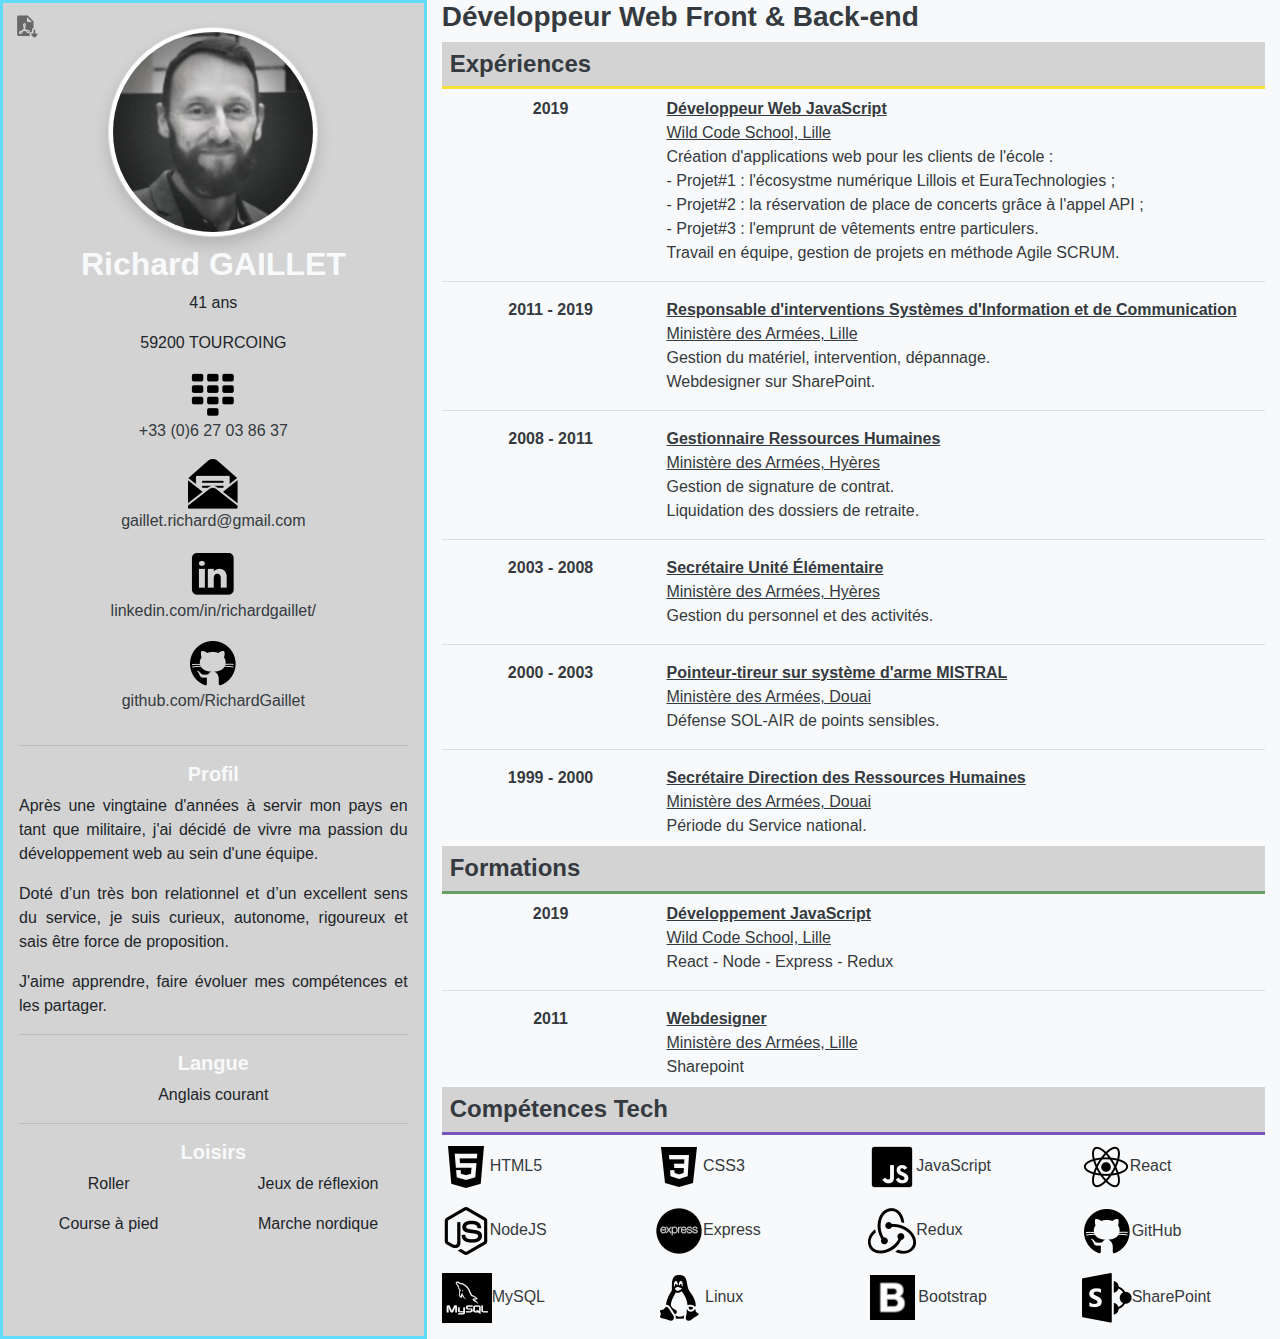
==== commit 5010329b: "Update latest news." ====
--- a/index.html
+++ b/index.html
@@ -156,8 +156,12 @@
                 ><br />
                 Wild Code School, Lille</u
               ><br />
-              Création d'applications web pour les clients de l'école.<br />
-              Travail en équipe, gestion de projets en méthode Agile SCRUM.
+              Création d'applications web pour les clients de l'école :<br />-
+              Projet#1 : l'écosystme numérique Lillois et EuraTechnologies ;<br />-
+              Projet#2 : la réservation de place de concerts grâce à l'appel API
+              ;<br />- Projet#3 : l'emprunt de vêtements entre particulers.
+              <br />Travail en équipe, gestion de projets en méthode Agile
+              SCRUM.
             </div>
           </div>
           <hr />
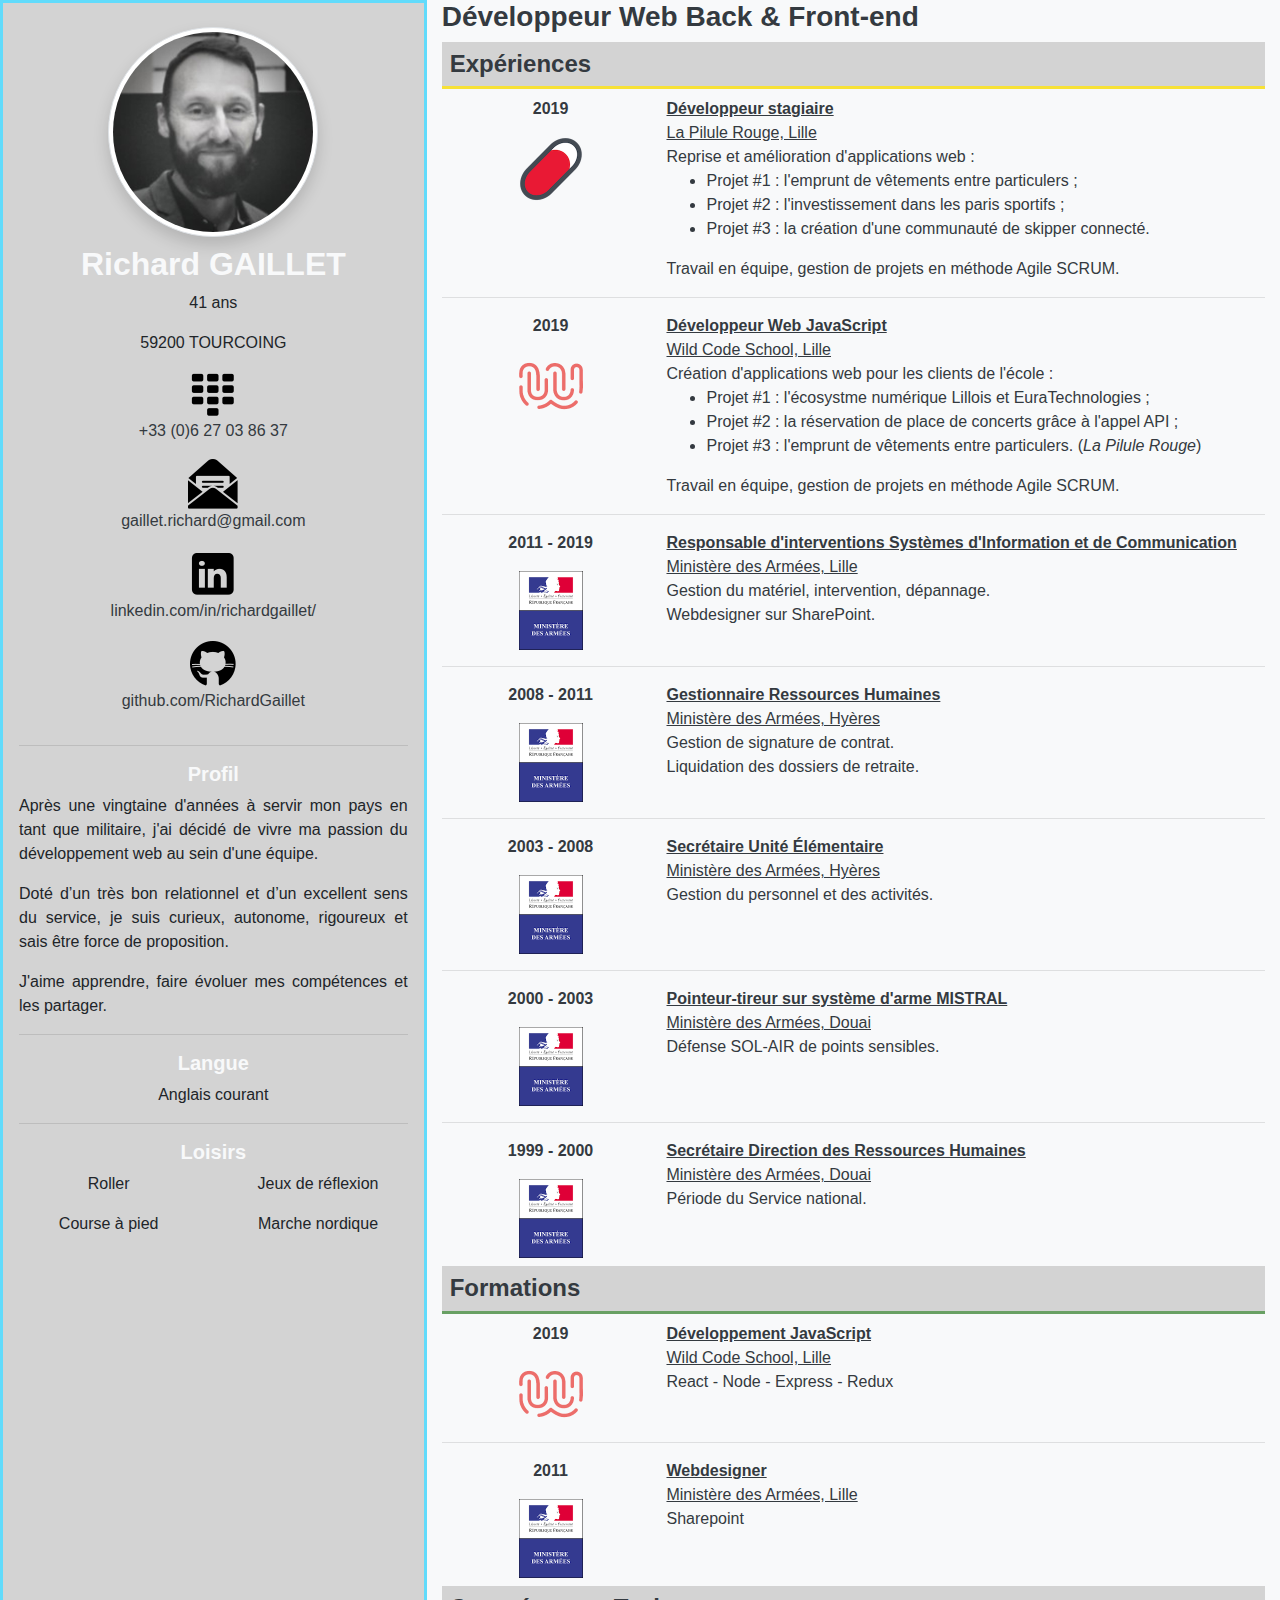
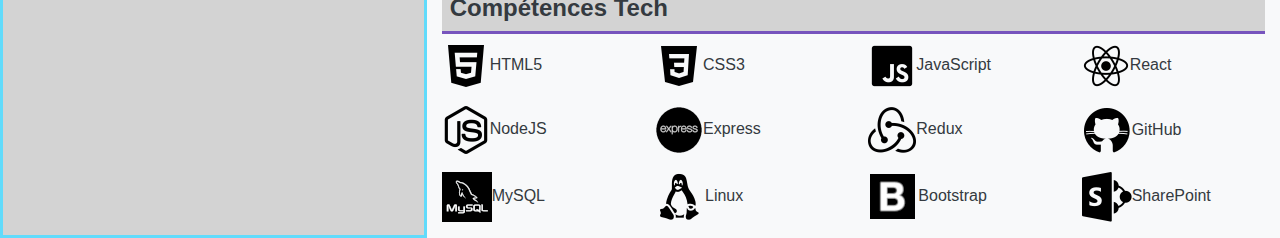
==== commit 6b690648: "Ajout du stage en entreprise et des logos." ====
--- a/index.html
+++ b/index.html
@@ -33,27 +33,15 @@
             <div class="col-sm-6 col-lg-12">
               <div title="Téléphone">
                 <a href="tel:+33627038637" class="text-dark">
-                  <img
-                    src="./images/phone.png"
-                    alt="numéro de téléphone"
-                    class="img-fluid d-none d-sm-inline"
-                  />
+                  <img src="./images/phone.png" alt="numéro de téléphone" class="img-fluid d-none d-sm-inline" />
                   <p class="text-center">+33 (0)6 27 03 86 37</p></a
                 >
               </div>
             </div>
             <div class="col-sm-6 col-lg-12">
               <div title="Courriel">
-                <a
-                  href="mailto:gaillet.richard@gmail.com"
-                  target="_blank"
-                  class="text-dark"
-                >
-                  <img
-                    src="./images/email.png"
-                    alt="adresse courriel"
-                    class="img-fluid d-none d-sm-inline"
-                  />
+                <a href="mailto:gaillet.richard@gmail.com" target="_blank" class="text-dark">
+                  <img src="./images/email.png" alt="adresse courriel" class="img-fluid d-none d-sm-inline" />
                   <p class="text-center">gaillet.richard@gmail.com</p></a
                 >
               </div>
@@ -62,32 +50,16 @@
           <div class="row">
             <div class="col-sm-6 col-lg-12">
               <div title="LinkedIn">
-                <a
-                  href="https://www.linkedin.com/in/richardgaillet/"
-                  target="_blank"
-                  class="text-dark"
-                >
-                  <img
-                    src="./images/linkedin.png"
-                    alt="lien LinkedIn"
-                    class="img-fluid d-none d-sm-inline"
-                  />
+                <a href="https://www.linkedin.com/in/richardgaillet/" target="_blank" class="text-dark">
+                  <img src="./images/linkedin.png" alt="lien LinkedIn" class="img-fluid d-none d-sm-inline" />
                   <p class="text-center">linkedin.com/in/richardgaillet/</p>
                 </a>
               </div>
             </div>
             <div class="col-sm-6 col-lg-12">
               <div title="GitHub">
-                <a
-                  href="https://github.com/RichardGaillet"
-                  target="_blank"
-                  class="text-dark"
-                >
-                  <img
-                    src="./images/github.png"
-                    alt="lien GitHub"
-                    class="img-fluid d-none d-sm-inline"
-                  />
+                <a href="https://github.com/RichardGaillet" target="_blank" class="text-dark">
+                  <img src="./images/github.png" alt="lien GitHub" class="img-fluid d-none d-sm-inline" />
                   <p class="text-center">github.com/RichardGaillet</p>
                 </a>
               </div>
@@ -97,14 +69,12 @@
           <div id="profil">
             <h5 class="font-weight-bold text-light">Profil</h5>
             <p class="text-justify">
-              Après une vingtaine d'années à servir mon pays en tant que
-              militaire, j'ai décidé de vivre ma passion du développement web au
-              sein d'une équipe.
+              Après une vingtaine d'années à servir mon pays en tant que militaire, j'ai décidé de vivre ma passion du
+              développement web au sein d'une équipe.
             </p>
             <p class="text-justify">
-              Doté d’un très bon relationnel et d’un excellent sens du service,
-              je suis curieux, autonome, rigoureux et sais être force de
-              proposition.
+              Doté d’un très bon relationnel et d’un excellent sens du service, je suis curieux, autonome, rigoureux et
+              sais être force de proposition.
             </p>
             <p class="text-justify">
               J'aime apprendre, faire évoluer mes compétences et les partager.
@@ -132,64 +102,87 @@
           <a
             href="Richard GAILLET - Curriculum Vitae.pdf"
             target="_blank"
-            class="print d-print-none"
+            class="print d-print-none d-none"
             title="Téléchargez au format PDF"
             ><img src="./images/pdf.png"
           /></a>
         </div>
         <div class="col-lg-8 bg-light text-dark">
           <h3 class="font-weight-bold">
-            Développeur Web Front & Back-end
+            Développeur Web Back & Front-end
           </h3>
-          <h4
-            class="text-dark sticky-top p-2 font-weight-bold border-experiences"
-          >
+          <h4 class="text-dark sticky-top p-2 font-weight-bold border-experiences">
             Expériences
           </h4>
           <div class="row m-2">
             <div class="col-md-3">
               <p class="font-weight-bold text-center">2019</p>
-            </div>
-            <div class="col-md-9">
-              <u
-                ><span class="font-weight-bold">Développeur Web JavaScript</span
-                ><br />
+              <a class="text-dark" href="https://lapilulerouge.io/" target="_blank"
+                ><img class="logo" src="images/lpr.png" alt="La Pilule Rouge" title="La Pilule Rouge"
+              /></a>
+            </div>
+            <div class="col-md-9">
+              <u><span class="font-weight-bold">Développeur stagiaire</span><br />La Pilule Rouge, Lille</u
+              ><br />Reprise et amélioration d'applications web :
+              <ul>
+                <li>Projet #1 : l'emprunt de vêtements entre particulers ;</li>
+                <li>Projet #2 : l'investissement dans les paris sportifs ;</li>
+                <li>Projet #3 : la création d'une communauté de skipper connecté.</li>
+              </ul>
+              Travail en équipe, gestion de projets en méthode Agile SCRUM.
+            </div>
+          </div>
+          <hr />
+          <div class="row m-2">
+            <div class="col-md-3">
+              <p class="font-weight-bold text-center">2019</p>
+              <a class="text-dark" href="https://www.wildcodeschool.com/" target="_blank"
+                ><img class="logo" src="images/wcs.png" alt="Wild Code School" title="Wild Code School"
+              /></a>
+            </div>
+            <div class="col-md-9">
+              <u
+                ><span class="font-weight-bold">Développeur Web JavaScript</span><br />
                 Wild Code School, Lille</u
               ><br />
-              Création d'applications web pour les clients de l'école :<br />-
-              Projet#1 : l'écosystme numérique Lillois et EuraTechnologies ;<br />-
-              Projet#2 : la réservation de place de concerts grâce à l'appel API
-              ;<br />- Projet#3 : l'emprunt de vêtements entre particulers.
-              <br />Travail en équipe, gestion de projets en méthode Agile
-              SCRUM.
+              Création d'applications web pour les clients de l'école :
+              <ul>
+                <li>Projet #1 : l'écosystme numérique Lillois et EuraTechnologies ;</li>
+                <li>Projet #2 : la réservation de place de concerts grâce à l'appel API ;</li>
+                <li>Projet #3 : l'emprunt de vêtements entre particulers. (<i>La Pilule Rouge</i>)</li>
+              </ul>
+              Travail en équipe, gestion de projets en méthode Agile SCRUM.
             </div>
           </div>
           <hr />
           <div class="row m-2">
             <div class="col-md-3">
               <p class="font-weight-bold text-center">2011 - 2019</p>
+              <a href="https://www.defense.gouv.fr/" target="_blank"
+                ><img class="logo" src="images/mda.png" alt="Ministère des Armées" title="Ministère des Armées"
+              /></a>
             </div>
             <div class="col-md-9">
               <u
                 ><span class="font-weight-bold"
-                  >Responsable d'interventions Systèmes d'Information et de
-                  Communication</span
+                  >Responsable d'interventions Systèmes d'Information et de Communication</span
                 ><br />Ministère des Armées, Lille</u
               ><br />
-              Gestion du matériel, intervention, dépannage.<br />Webdesigner sur
-              SharePoint.
+              Gestion du matériel, intervention, dépannage.<br />Webdesigner sur SharePoint.
             </div>
           </div>
           <hr />
           <div class="row m-2">
             <div class="col-md-3">
               <p class="font-weight-bold text-center">2008 - 2011</p>
-            </div>
-            <div class="col-md-9">
-              <u
-                ><span class="font-weight-bold">
-                  Gestionnaire Ressources Humaines</span
-                ><br />Ministère des Armées, Hyères</u
+              <a href="https://www.defense.gouv.fr/" target="_blank"
+                ><img class="logo" src="images/mda.png" alt="Ministère des Armées" title="Ministère des Armées"
+              /></a>
+            </div>
+            <div class="col-md-9">
+              <u
+                ><span class="font-weight-bold"> Gestionnaire Ressources Humaines</span><br />Ministère des Armées,
+                Hyères</u
               ><br />
               Gestion de signature de contrat.<br />
               Liquidation des dossiers de retraite.
@@ -199,12 +192,12 @@
           <div class="row m-2">
             <div class="col-md-3">
               <p class="font-weight-bold text-center">2003 - 2008</p>
-            </div>
-            <div class="col-md-9">
-              <u
-                ><span class="font-weight-bold"
-                  >Secrétaire Unité Élémentaire</span
-                ><br />Ministère des Armées, Hyères</u
+              <a href="https://www.defense.gouv.fr/" target="_blank"
+                ><img class="logo" src="images/mda.png" alt="Ministère des Armées" title="Ministère des Armées"
+              /></a>
+            </div>
+            <div class="col-md-9">
+              <u><span class="font-weight-bold">Secrétaire Unité Élémentaire</span><br />Ministère des Armées, Hyères</u
               ><br />
               Gestion du personnel et des activités.
             </div>
@@ -213,12 +206,14 @@
           <div class="row m-2">
             <div class="col-md-3">
               <p class="font-weight-bold text-center">2000 - 2003</p>
-            </div>
-            <div class="col-md-9">
-              <u
-                ><span class="font-weight-bold"
-                  >Pointeur-tireur sur système d'arme MISTRAL</span
-                ><br />Ministère des Armées, Douai</u
+              <a href="https://www.defense.gouv.fr/" target="_blank"
+                ><img class="logo" src="images/mda.png" alt="Ministère des Armées" title="Ministère des Armées"
+              /></a>
+            </div>
+            <div class="col-md-9">
+              <u
+                ><span class="font-weight-bold">Pointeur-tireur sur système d'arme MISTRAL</span><br />Ministère des
+                Armées, Douai</u
               ><br />
               Défense SOL-AIR de points sensibles.
             </div>
@@ -227,29 +222,36 @@
           <div class="row m-2">
             <div class="col-md-3">
               <p class="font-weight-bold text-center">1999 - 2000</p>
-            </div>
-            <div class="col-md-9">
-              <u
-                ><span class="font-weight-bold"
-                  >Secrétaire Direction des Ressources Humaines</span
-                ><br />Ministère des Armées, Douai</u
+              <a href="https://www.defense.gouv.fr/" target="_blank"
+                ><img class="logo" src="images/mda.png" alt="Ministère des Armées" title="Ministère des Armées"
+              /></a>
+            </div>
+            <div class="col-md-9">
+              <u
+                ><span class="font-weight-bold">Secrétaire Direction des Ressources Humaines</span><br />Ministère des
+                Armées, Douai</u
               ><br />
               Période du Service national.
             </div>
           </div>
-          <h4
-            class="text-dark sticky-top p-2 font-weight-bold border-formations"
-          >
+          <h4 class="text-dark sticky-top p-2 font-weight-bold border-formations">
             Formations
           </h4>
           <div class="row m-2">
             <div class="col-md-3">
               <p class="font-weight-bold text-center">2019</p>
-            </div>
-            <div class="col-md-9">
-              <u
-                ><span class="font-weight-bold">Développement JavaScript</span
-                ><br />Wild Code School, Lille</u
+              <a href="https://www.wildcodeschool.com/" target="_blank"
+                ><img class="logo" src="images/wcs.png" alt="Wild Code School" title="Wild Code School"
+              /></a>
+            </div>
+            <div class="col-md-9">
+              <u
+                ><span class="font-weight-bold">Développement JavaScript</span><br /><a
+                  class="text-dark"
+                  href="https://www.wildcodeschool.com/"
+                  target="_blank"
+                  >Wild Code School, Lille</a
+                ></u
               ><br />React - Node - Express - Redux
             </div>
           </div>
@@ -257,134 +259,60 @@
           <div class="row m-2">
             <div class="col-md-3">
               <p class="font-weight-bold text-center">2011</p>
-            </div>
-            <div class="col-md-9">
-              <u
-                ><span class="font-weight-bold">Webdesigner</span
-                ><br />Ministère des Armées, Lille</u
-              ><br />
+              <a href="https://www.defense.gouv.fr/" target="_blank"
+                ><img class="logo" src="images/mda.png" alt="Ministère des Armées" title="Ministère des Armées"
+              /></a>
+            </div>
+            <div class="col-md-9">
+              <u><span class="font-weight-bold">Webdesigner</span><br />Ministère des Armées, Lille</u><br />
               Sharepoint
             </div>
           </div>
-          <h4
-            class="border-competences text-dark sticky-top p-2 font-weight-bold"
-          >
+          <h4 class="border-competences text-dark sticky-top p-2 font-weight-bold">
             Compétences Tech
           </h4>
           <div class="row">
             <div class="col">
               <div class="row">
                 <div class="col-sm-6 col-xl-3" title="HTML5">
-                  <p>
-                    <img
-                      src="./images/html.png"
-                      alt="HyperText Markup Language"
-                      class="img-fluid"
-                    />HTML5
-                  </p>
+                  <p><img src="./images/html.png" alt="HyperText Markup Language" class="img-fluid" />HTML5</p>
                 </div>
                 <div class="col-sm-6 col-xl-3" title="CSS3">
-                  <p>
-                    <img
-                      src="./images/css.png"
-                      alt="Cascading Style Sheets"
-                      class="img-fluid"
-                    />CSS3
-                  </p>
+                  <p><img src="./images/css.png" alt="Cascading Style Sheets" class="img-fluid" />CSS3</p>
                 </div>
                 <div class="col-sm-6 col-xl-3" title="JavaScript">
-                  <p>
-                    <img
-                      src="./images/javascript.png"
-                      alt="JavaScript"
-                      class="img-fluid"
-                    />JavaScript
-                  </p>
+                  <p><img src="./images/javascript.png" alt="JavaScript" class="img-fluid" />JavaScript</p>
                 </div>
                 <div class="col-sm-6 col-xl-3" title="React">
-                  <p>
-                    <img
-                      src="./images/react.png"
-                      alt="React"
-                      class="img-fluid"
-                    />React
-                  </p>
+                  <p><img src="./images/react.png" alt="React" class="img-fluid" />React</p>
                 </div>
               </div>
               <div class="row">
                 <div class="col-sm-6 col-xl-3" title="NodeJS">
-                  <p>
-                    <img
-                      src="./images/node.png"
-                      alt="NodeJS"
-                      class="img-fluid"
-                    />NodeJS
-                  </p>
+                  <p><img src="./images/node.png" alt="NodeJS" class="img-fluid" />NodeJS</p>
                 </div>
                 <div class="col-sm-6 col-xl-3" title="Express">
-                  <p>
-                    <img
-                      src="./images/express.png"
-                      alt="Express"
-                      class="img-fluid"
-                    />Express
-                  </p>
+                  <p><img src="./images/express.png" alt="Express" class="img-fluid" />Express</p>
                 </div>
                 <div class="col-sm-6 col-xl-3" title="Redux">
-                  <p>
-                    <img
-                      src="./images/redux.png"
-                      alt="Redux"
-                      class="img-fluid"
-                    />Redux
-                  </p>
+                  <p><img src="./images/redux.png" alt="Redux" class="img-fluid" />Redux</p>
                 </div>
                 <div class="col-sm-6 col-xl-3" title="GitHub">
-                  <p>
-                    <img
-                      src="./images/github.png"
-                      alt="github"
-                      class="img-fluid"
-                    />GitHub
-                  </p>
+                  <p><img src="./images/github.png" alt="github" class="img-fluid" />GitHub</p>
                 </div>
               </div>
               <div class="row">
                 <div class="col-sm-6 col-xl-3" title="MySQL">
-                  <p>
-                    <img
-                      src="./images/mysql.png"
-                      alt="mysql"
-                      class="img-fluid"
-                    />MySQL
-                  </p>
+                  <p><img src="./images/mysql.png" alt="mysql" class="img-fluid" />MySQL</p>
                 </div>
                 <div class="col-sm-6 col-xl-3" title="Linux">
-                  <p>
-                    <img
-                      src="./images/linux.png"
-                      alt="Linux"
-                      class="img-fluid"
-                    />Linux
-                  </p>
+                  <p><img src="./images/linux.png" alt="Linux" class="img-fluid" />Linux</p>
                 </div>
                 <div class="col-sm-6 col-xl-3" title="Bootstrap">
-                  <p>
-                    <img
-                      src="./images/bootstrap.png"
-                      alt="Bootstrap"
-                      class="img-fluid"
-                    />Bootstrap
-                  </p>
+                  <p><img src="./images/bootstrap.png" alt="Bootstrap" class="img-fluid" />Bootstrap</p>
                 </div>
                 <div class="col-sm-6 col-xl-3" title="SharePoint">
-                  <p>
-                    <img
-                      src="./images/sharepoint.png"
-                      alt="sharepoint"
-                      class="img-fluid"
-                    />SharePoint
-                  </p>
+                  <p><img src="./images/sharepoint.png" alt="sharepoint" class="img-fluid" />SharePoint</p>
                 </div>
               </div>
             </div>
--- a/style.css
+++ b/style.css
@@ -1,30 +1,37 @@
 .print {
-    position: absolute;
-    top: 10px;
-    left: 10px;
-    opacity: 0.5;
+  position: absolute;
+  top: 10px;
+  left: 10px;
+  opacity: 0.5;
 }
 
 .print:hover {
-    opacity: 1;
+  opacity: 1;
 }
 
 .border-profil {
-    background-color: lightgray;
-    border: 3px solid#61dbfb
+  background-color: lightgray;
+  border: 3px solid#61dbfb;
 }
 
 .border-experiences {
-    background-color: lightgray;
-    border-bottom: 3px solid #f7e136
+  background-color: lightgray;
+  border-bottom: 3px solid #f7e136;
 }
 
 .border-formations {
-    background-color: lightgray;
-    border-bottom: 3px solid #68a063
+  background-color: lightgray;
+  border-bottom: 3px solid #68a063;
 }
 
 .border-competences {
-    background-color: lightgray;
-    border-bottom: 3px solid #7754bd
-}+  background-color: lightgray;
+  border-bottom: 3px solid #7754bd;
+}
+
+.logo {
+  width: 64px;
+  display: block;
+  margin: auto;
+  vertical-align: none;
+}
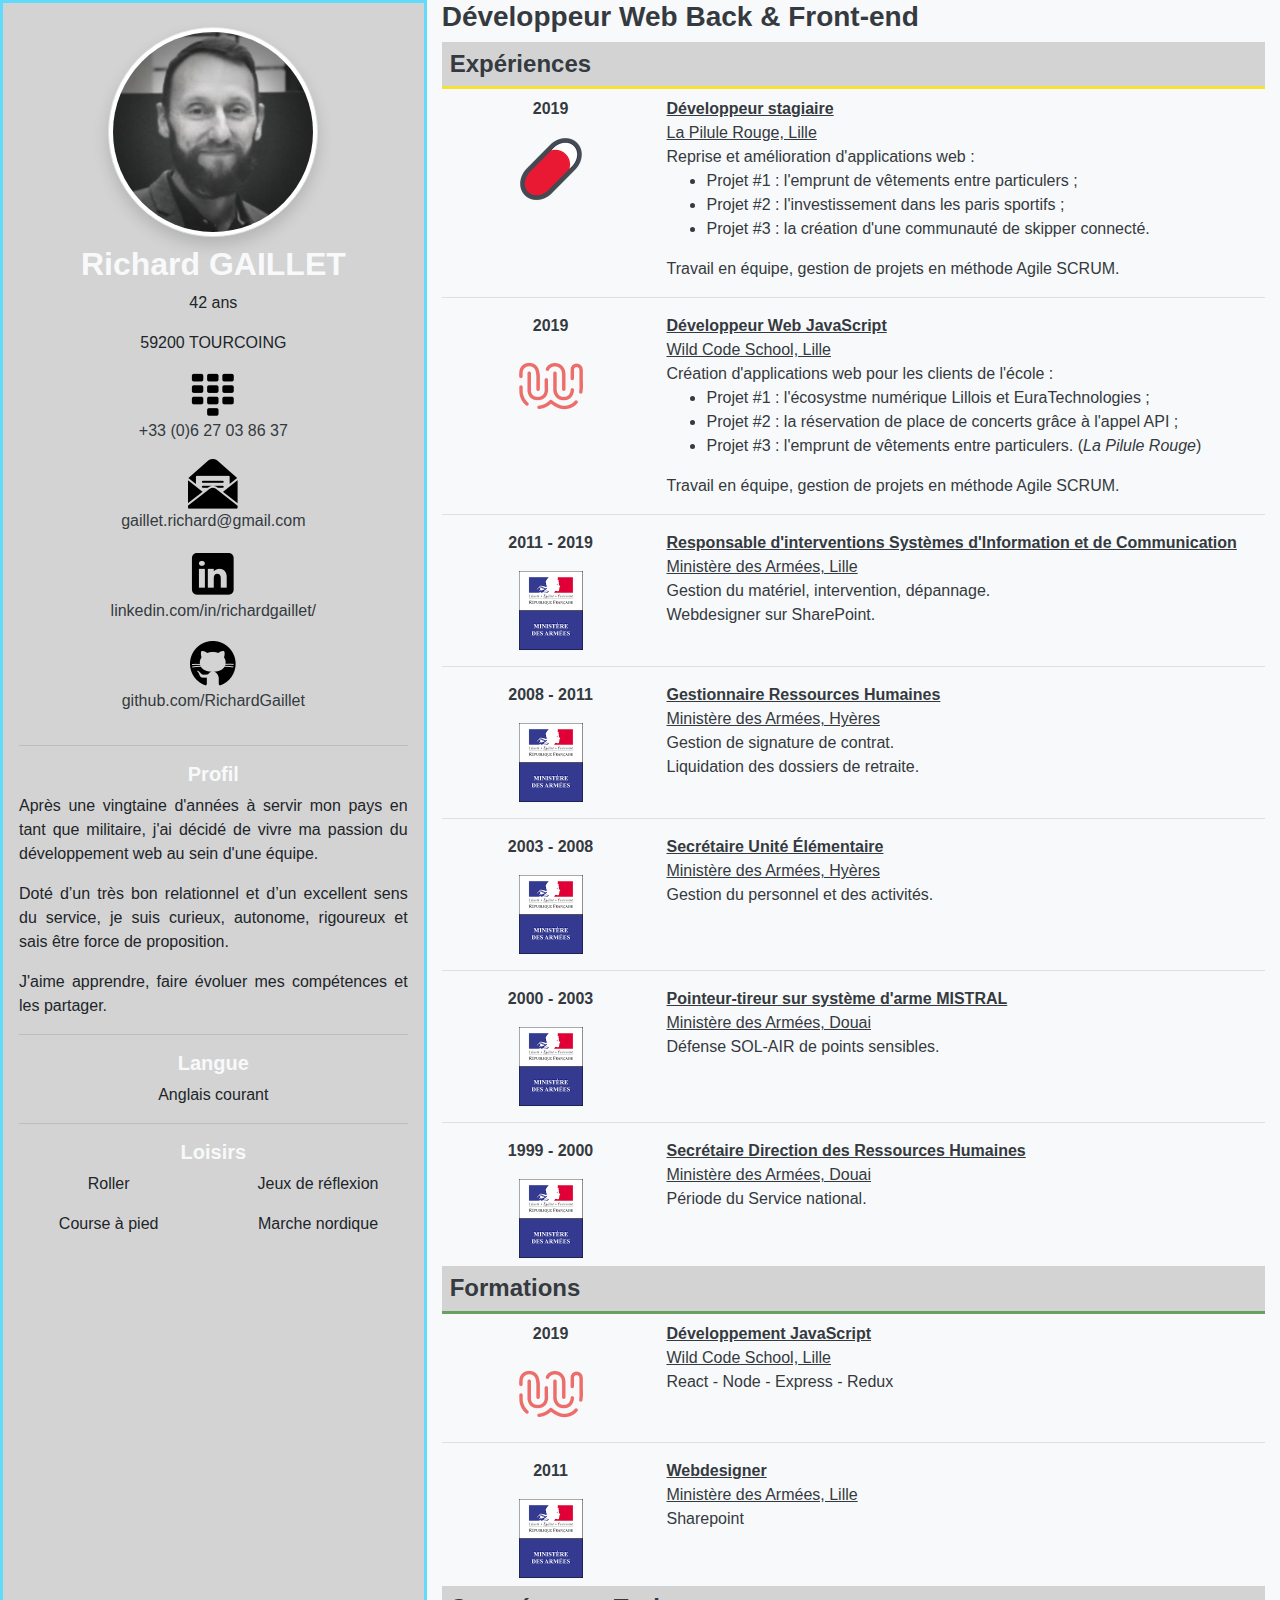
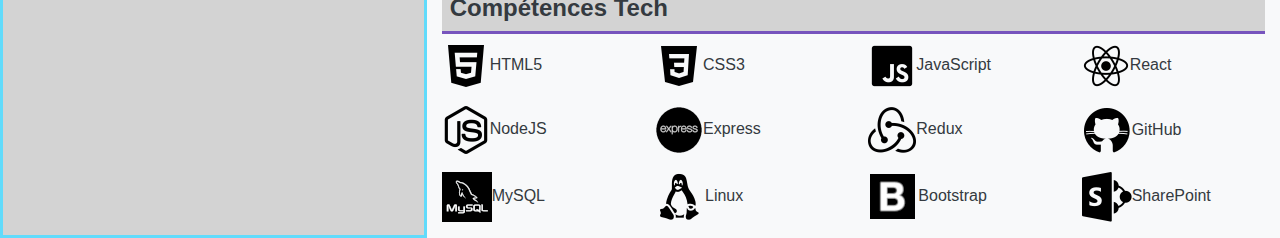
==== commit 5c89e668: "Update age." ====
--- a/index.html
+++ b/index.html
@@ -27,7 +27,7 @@
           <h2 class="font-weight-bold text-light text-center">
             Richard GAILLET
           </h2>
-          <p>41 ans</p>
+          <p>42 ans</p>
           <p>59200 TOURCOING</p>
           <div class="row">
             <div class="col-sm-6 col-lg-12">
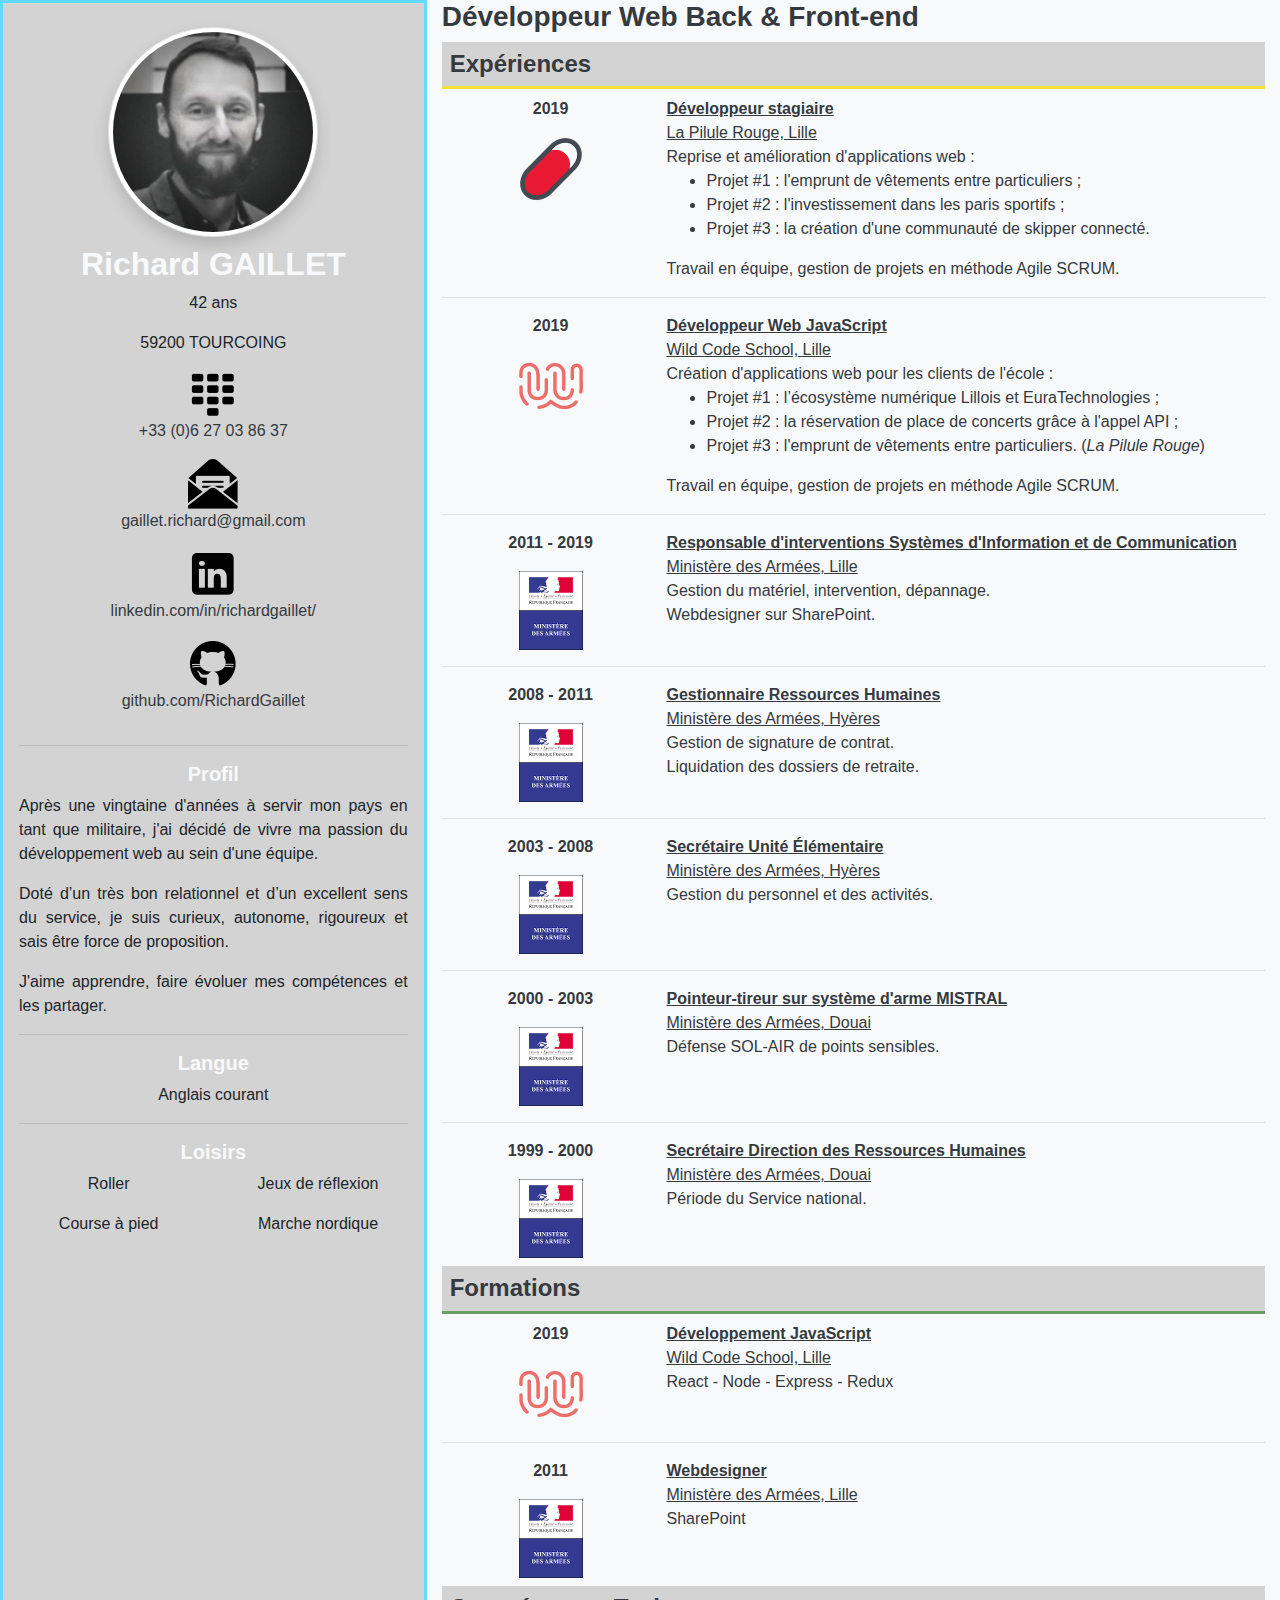
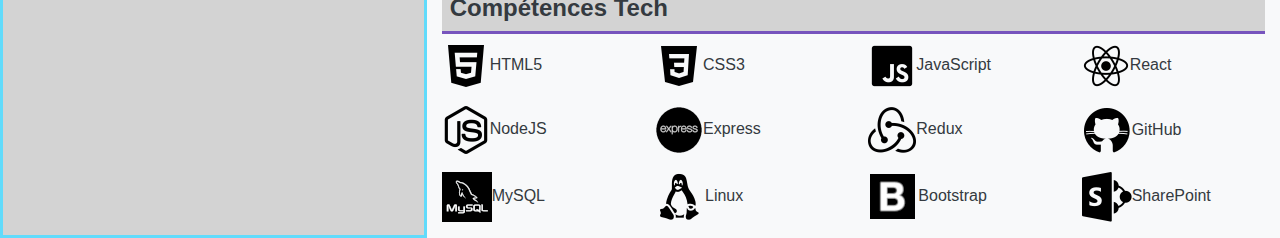
==== commit 203f4949: "Fix typo errors." ====
--- a/index.html
+++ b/index.html
@@ -33,15 +33,27 @@
             <div class="col-sm-6 col-lg-12">
               <div title="Téléphone">
                 <a href="tel:+33627038637" class="text-dark">
-                  <img src="./images/phone.png" alt="numéro de téléphone" class="img-fluid d-none d-sm-inline" />
+                  <img
+                    src="./images/phone.png"
+                    alt="numéro de téléphone"
+                    class="img-fluid d-none d-sm-inline"
+                  />
                   <p class="text-center">+33 (0)6 27 03 86 37</p></a
                 >
               </div>
             </div>
             <div class="col-sm-6 col-lg-12">
               <div title="Courriel">
-                <a href="mailto:gaillet.richard@gmail.com" target="_blank" class="text-dark">
-                  <img src="./images/email.png" alt="adresse courriel" class="img-fluid d-none d-sm-inline" />
+                <a
+                  href="mailto:gaillet.richard@gmail.com"
+                  target="_blank"
+                  class="text-dark"
+                >
+                  <img
+                    src="./images/email.png"
+                    alt="adresse courriel"
+                    class="img-fluid d-none d-sm-inline"
+                  />
                   <p class="text-center">gaillet.richard@gmail.com</p></a
                 >
               </div>
@@ -50,16 +62,32 @@
           <div class="row">
             <div class="col-sm-6 col-lg-12">
               <div title="LinkedIn">
-                <a href="https://www.linkedin.com/in/richardgaillet/" target="_blank" class="text-dark">
-                  <img src="./images/linkedin.png" alt="lien LinkedIn" class="img-fluid d-none d-sm-inline" />
+                <a
+                  href="https://www.linkedin.com/in/richardgaillet/"
+                  target="_blank"
+                  class="text-dark"
+                >
+                  <img
+                    src="./images/linkedin.png"
+                    alt="lien LinkedIn"
+                    class="img-fluid d-none d-sm-inline"
+                  />
                   <p class="text-center">linkedin.com/in/richardgaillet/</p>
                 </a>
               </div>
             </div>
             <div class="col-sm-6 col-lg-12">
               <div title="GitHub">
-                <a href="https://github.com/RichardGaillet" target="_blank" class="text-dark">
-                  <img src="./images/github.png" alt="lien GitHub" class="img-fluid d-none d-sm-inline" />
+                <a
+                  href="https://github.com/RichardGaillet"
+                  target="_blank"
+                  class="text-dark"
+                >
+                  <img
+                    src="./images/github.png"
+                    alt="lien GitHub"
+                    class="img-fluid d-none d-sm-inline"
+                  />
                   <p class="text-center">github.com/RichardGaillet</p>
                 </a>
               </div>
@@ -69,12 +97,14 @@
           <div id="profil">
             <h5 class="font-weight-bold text-light">Profil</h5>
             <p class="text-justify">
-              Après une vingtaine d'années à servir mon pays en tant que militaire, j'ai décidé de vivre ma passion du
-              développement web au sein d'une équipe.
+              Après une vingtaine d'années à servir mon pays en tant que
+              militaire, j'ai décidé de vivre ma passion du développement web au
+              sein d'une équipe.
             </p>
             <p class="text-justify">
-              Doté d’un très bon relationnel et d’un excellent sens du service, je suis curieux, autonome, rigoureux et
-              sais être force de proposition.
+              Doté d’un très bon relationnel et d’un excellent sens du service,
+              je suis curieux, autonome, rigoureux et sais être force de
+              proposition.
             </p>
             <p class="text-justify">
               J'aime apprendre, faire évoluer mes compétences et les partager.
@@ -108,26 +138,37 @@
           /></a>
         </div>
         <div class="col-lg-8 bg-light text-dark">
-          <h3 class="font-weight-bold">
-            Développeur Web Back & Front-end
-          </h3>
-          <h4 class="text-dark sticky-top p-2 font-weight-bold border-experiences">
+          <h3 class="font-weight-bold">Développeur Web Back & Front-end</h3>
+          <h4
+            class="text-dark sticky-top p-2 font-weight-bold border-experiences"
+          >
             Expériences
           </h4>
           <div class="row m-2">
             <div class="col-md-3">
               <p class="font-weight-bold text-center">2019</p>
-              <a class="text-dark" href="https://lapilulerouge.io/" target="_blank"
-                ><img class="logo" src="images/lpr.png" alt="La Pilule Rouge" title="La Pilule Rouge"
-              /></a>
-            </div>
-            <div class="col-md-9">
-              <u><span class="font-weight-bold">Développeur stagiaire</span><br />La Pilule Rouge, Lille</u
+              <a
+                class="text-dark"
+                href="https://lapilulerouge.io/"
+                target="_blank"
+                ><img
+                  class="logo"
+                  src="images/lpr.png"
+                  alt="La Pilule Rouge"
+                  title="La Pilule Rouge"
+              /></a>
+            </div>
+            <div class="col-md-9">
+              <u
+                ><span class="font-weight-bold">Développeur stagiaire</span
+                ><br />La Pilule Rouge, Lille</u
               ><br />Reprise et amélioration d'applications web :
               <ul>
-                <li>Projet #1 : l'emprunt de vêtements entre particulers ;</li>
+                <li>Projet #1 : l'emprunt de vêtements entre particuliers ;</li>
                 <li>Projet #2 : l'investissement dans les paris sportifs ;</li>
-                <li>Projet #3 : la création d'une communauté de skipper connecté.</li>
+                <li>
+                  Projet #3 : la création d'une communauté de skipper connecté.
+                </li>
               </ul>
               Travail en équipe, gestion de projets en méthode Agile SCRUM.
             </div>
@@ -136,20 +177,38 @@
           <div class="row m-2">
             <div class="col-md-3">
               <p class="font-weight-bold text-center">2019</p>
-              <a class="text-dark" href="https://www.wildcodeschool.com/" target="_blank"
-                ><img class="logo" src="images/wcs.png" alt="Wild Code School" title="Wild Code School"
-              /></a>
-            </div>
-            <div class="col-md-9">
-              <u
-                ><span class="font-weight-bold">Développeur Web JavaScript</span><br />
+              <a
+                class="text-dark"
+                href="https://www.wildcodeschool.com/"
+                target="_blank"
+                ><img
+                  class="logo"
+                  src="images/wcs.png"
+                  alt="Wild Code School"
+                  title="Wild Code School"
+              /></a>
+            </div>
+            <div class="col-md-9">
+              <u
+                ><span class="font-weight-bold">Développeur Web JavaScript</span
+                ><br />
                 Wild Code School, Lille</u
               ><br />
               Création d'applications web pour les clients de l'école :
               <ul>
-                <li>Projet #1 : l'écosystme numérique Lillois et EuraTechnologies ;</li>
-                <li>Projet #2 : la réservation de place de concerts grâce à l'appel API ;</li>
-                <li>Projet #3 : l'emprunt de vêtements entre particulers. (<i>La Pilule Rouge</i>)</li>
+                <li>
+                  Projet #1 : l’écosystème numérique Lillois et EuraTechnologies
+                  ;
+                </li>
+                <li>
+                  Projet #2 : la réservation de place de concerts grâce à
+                  l'appel API ;
+                </li>
+                <li>
+                  Projet #3 : l'emprunt de vêtements entre particuliers. (<i
+                    >La Pilule Rouge</i
+                  >)
+                </li>
               </ul>
               Travail en équipe, gestion de projets en méthode Agile SCRUM.
             </div>
@@ -159,16 +218,22 @@
             <div class="col-md-3">
               <p class="font-weight-bold text-center">2011 - 2019</p>
               <a href="https://www.defense.gouv.fr/" target="_blank"
-                ><img class="logo" src="images/mda.png" alt="Ministère des Armées" title="Ministère des Armées"
+                ><img
+                  class="logo"
+                  src="images/mda.png"
+                  alt="Ministère des Armées"
+                  title="Ministère des Armées"
               /></a>
             </div>
             <div class="col-md-9">
               <u
                 ><span class="font-weight-bold"
-                  >Responsable d'interventions Systèmes d'Information et de Communication</span
+                  >Responsable d'interventions Systèmes d'Information et de
+                  Communication</span
                 ><br />Ministère des Armées, Lille</u
               ><br />
-              Gestion du matériel, intervention, dépannage.<br />Webdesigner sur SharePoint.
+              Gestion du matériel, intervention, dépannage.<br />Webdesigner sur
+              SharePoint.
             </div>
           </div>
           <hr />
@@ -176,13 +241,18 @@
             <div class="col-md-3">
               <p class="font-weight-bold text-center">2008 - 2011</p>
               <a href="https://www.defense.gouv.fr/" target="_blank"
-                ><img class="logo" src="images/mda.png" alt="Ministère des Armées" title="Ministère des Armées"
-              /></a>
-            </div>
-            <div class="col-md-9">
-              <u
-                ><span class="font-weight-bold"> Gestionnaire Ressources Humaines</span><br />Ministère des Armées,
-                Hyères</u
+                ><img
+                  class="logo"
+                  src="images/mda.png"
+                  alt="Ministère des Armées"
+                  title="Ministère des Armées"
+              /></a>
+            </div>
+            <div class="col-md-9">
+              <u
+                ><span class="font-weight-bold">
+                  Gestionnaire Ressources Humaines</span
+                ><br />Ministère des Armées, Hyères</u
               ><br />
               Gestion de signature de contrat.<br />
               Liquidation des dossiers de retraite.
@@ -193,11 +263,18 @@
             <div class="col-md-3">
               <p class="font-weight-bold text-center">2003 - 2008</p>
               <a href="https://www.defense.gouv.fr/" target="_blank"
-                ><img class="logo" src="images/mda.png" alt="Ministère des Armées" title="Ministère des Armées"
-              /></a>
-            </div>
-            <div class="col-md-9">
-              <u><span class="font-weight-bold">Secrétaire Unité Élémentaire</span><br />Ministère des Armées, Hyères</u
+                ><img
+                  class="logo"
+                  src="images/mda.png"
+                  alt="Ministère des Armées"
+                  title="Ministère des Armées"
+              /></a>
+            </div>
+            <div class="col-md-9">
+              <u
+                ><span class="font-weight-bold"
+                  >Secrétaire Unité Élémentaire</span
+                ><br />Ministère des Armées, Hyères</u
               ><br />
               Gestion du personnel et des activités.
             </div>
@@ -207,13 +284,18 @@
             <div class="col-md-3">
               <p class="font-weight-bold text-center">2000 - 2003</p>
               <a href="https://www.defense.gouv.fr/" target="_blank"
-                ><img class="logo" src="images/mda.png" alt="Ministère des Armées" title="Ministère des Armées"
-              /></a>
-            </div>
-            <div class="col-md-9">
-              <u
-                ><span class="font-weight-bold">Pointeur-tireur sur système d'arme MISTRAL</span><br />Ministère des
-                Armées, Douai</u
+                ><img
+                  class="logo"
+                  src="images/mda.png"
+                  alt="Ministère des Armées"
+                  title="Ministère des Armées"
+              /></a>
+            </div>
+            <div class="col-md-9">
+              <u
+                ><span class="font-weight-bold"
+                  >Pointeur-tireur sur système d'arme MISTRAL</span
+                ><br />Ministère des Armées, Douai</u
               ><br />
               Défense SOL-AIR de points sensibles.
             </div>
@@ -223,30 +305,42 @@
             <div class="col-md-3">
               <p class="font-weight-bold text-center">1999 - 2000</p>
               <a href="https://www.defense.gouv.fr/" target="_blank"
-                ><img class="logo" src="images/mda.png" alt="Ministère des Armées" title="Ministère des Armées"
-              /></a>
-            </div>
-            <div class="col-md-9">
-              <u
-                ><span class="font-weight-bold">Secrétaire Direction des Ressources Humaines</span><br />Ministère des
-                Armées, Douai</u
+                ><img
+                  class="logo"
+                  src="images/mda.png"
+                  alt="Ministère des Armées"
+                  title="Ministère des Armées"
+              /></a>
+            </div>
+            <div class="col-md-9">
+              <u
+                ><span class="font-weight-bold"
+                  >Secrétaire Direction des Ressources Humaines</span
+                ><br />Ministère des Armées, Douai</u
               ><br />
               Période du Service national.
             </div>
           </div>
-          <h4 class="text-dark sticky-top p-2 font-weight-bold border-formations">
+          <h4
+            class="text-dark sticky-top p-2 font-weight-bold border-formations"
+          >
             Formations
           </h4>
           <div class="row m-2">
             <div class="col-md-3">
               <p class="font-weight-bold text-center">2019</p>
               <a href="https://www.wildcodeschool.com/" target="_blank"
-                ><img class="logo" src="images/wcs.png" alt="Wild Code School" title="Wild Code School"
-              /></a>
-            </div>
-            <div class="col-md-9">
-              <u
-                ><span class="font-weight-bold">Développement JavaScript</span><br /><a
+                ><img
+                  class="logo"
+                  src="images/wcs.png"
+                  alt="Wild Code School"
+                  title="Wild Code School"
+              /></a>
+            </div>
+            <div class="col-md-9">
+              <u
+                ><span class="font-weight-bold">Développement JavaScript</span
+                ><br /><a
                   class="text-dark"
                   href="https://www.wildcodeschool.com/"
                   target="_blank"
@@ -260,59 +354,140 @@
             <div class="col-md-3">
               <p class="font-weight-bold text-center">2011</p>
               <a href="https://www.defense.gouv.fr/" target="_blank"
-                ><img class="logo" src="images/mda.png" alt="Ministère des Armées" title="Ministère des Armées"
-              /></a>
-            </div>
-            <div class="col-md-9">
-              <u><span class="font-weight-bold">Webdesigner</span><br />Ministère des Armées, Lille</u><br />
-              Sharepoint
-            </div>
-          </div>
-          <h4 class="border-competences text-dark sticky-top p-2 font-weight-bold">
+                ><img
+                  class="logo"
+                  src="images/mda.png"
+                  alt="Ministère des Armées"
+                  title="Ministère des Armées"
+              /></a>
+            </div>
+            <div class="col-md-9">
+              <u
+                ><span class="font-weight-bold">Webdesigner</span
+                ><br />Ministère des Armées, Lille</u
+              ><br />
+              SharePoint
+            </div>
+          </div>
+          <h4
+            class="border-competences text-dark sticky-top p-2 font-weight-bold"
+          >
             Compétences Tech
           </h4>
           <div class="row">
             <div class="col">
               <div class="row">
                 <div class="col-sm-6 col-xl-3" title="HTML5">
-                  <p><img src="./images/html.png" alt="HyperText Markup Language" class="img-fluid" />HTML5</p>
+                  <p>
+                    <img
+                      src="./images/html.png"
+                      alt="HyperText Markup Language"
+                      class="img-fluid"
+                    />HTML5
+                  </p>
                 </div>
                 <div class="col-sm-6 col-xl-3" title="CSS3">
-                  <p><img src="./images/css.png" alt="Cascading Style Sheets" class="img-fluid" />CSS3</p>
+                  <p>
+                    <img
+                      src="./images/css.png"
+                      alt="Cascading Style Sheets"
+                      class="img-fluid"
+                    />CSS3
+                  </p>
                 </div>
                 <div class="col-sm-6 col-xl-3" title="JavaScript">
-                  <p><img src="./images/javascript.png" alt="JavaScript" class="img-fluid" />JavaScript</p>
+                  <p>
+                    <img
+                      src="./images/javascript.png"
+                      alt="JavaScript"
+                      class="img-fluid"
+                    />JavaScript
+                  </p>
                 </div>
                 <div class="col-sm-6 col-xl-3" title="React">
-                  <p><img src="./images/react.png" alt="React" class="img-fluid" />React</p>
+                  <p>
+                    <img
+                      src="./images/react.png"
+                      alt="React"
+                      class="img-fluid"
+                    />React
+                  </p>
                 </div>
               </div>
               <div class="row">
                 <div class="col-sm-6 col-xl-3" title="NodeJS">
-                  <p><img src="./images/node.png" alt="NodeJS" class="img-fluid" />NodeJS</p>
+                  <p>
+                    <img
+                      src="./images/node.png"
+                      alt="NodeJS"
+                      class="img-fluid"
+                    />NodeJS
+                  </p>
                 </div>
                 <div class="col-sm-6 col-xl-3" title="Express">
-                  <p><img src="./images/express.png" alt="Express" class="img-fluid" />Express</p>
+                  <p>
+                    <img
+                      src="./images/express.png"
+                      alt="Express"
+                      class="img-fluid"
+                    />Express
+                  </p>
                 </div>
                 <div class="col-sm-6 col-xl-3" title="Redux">
-                  <p><img src="./images/redux.png" alt="Redux" class="img-fluid" />Redux</p>
+                  <p>
+                    <img
+                      src="./images/redux.png"
+                      alt="Redux"
+                      class="img-fluid"
+                    />Redux
+                  </p>
                 </div>
                 <div class="col-sm-6 col-xl-3" title="GitHub">
-                  <p><img src="./images/github.png" alt="github" class="img-fluid" />GitHub</p>
+                  <p>
+                    <img
+                      src="./images/github.png"
+                      alt="github"
+                      class="img-fluid"
+                    />GitHub
+                  </p>
                 </div>
               </div>
               <div class="row">
                 <div class="col-sm-6 col-xl-3" title="MySQL">
-                  <p><img src="./images/mysql.png" alt="mysql" class="img-fluid" />MySQL</p>
+                  <p>
+                    <img
+                      src="./images/mysql.png"
+                      alt="mysql"
+                      class="img-fluid"
+                    />MySQL
+                  </p>
                 </div>
                 <div class="col-sm-6 col-xl-3" title="Linux">
-                  <p><img src="./images/linux.png" alt="Linux" class="img-fluid" />Linux</p>
+                  <p>
+                    <img
+                      src="./images/linux.png"
+                      alt="Linux"
+                      class="img-fluid"
+                    />Linux
+                  </p>
                 </div>
                 <div class="col-sm-6 col-xl-3" title="Bootstrap">
-                  <p><img src="./images/bootstrap.png" alt="Bootstrap" class="img-fluid" />Bootstrap</p>
+                  <p>
+                    <img
+                      src="./images/bootstrap.png"
+                      alt="Bootstrap"
+                      class="img-fluid"
+                    />Bootstrap
+                  </p>
                 </div>
                 <div class="col-sm-6 col-xl-3" title="SharePoint">
-                  <p><img src="./images/sharepoint.png" alt="sharepoint" class="img-fluid" />SharePoint</p>
+                  <p>
+                    <img
+                      src="./images/sharepoint.png"
+                      alt="SharePoint"
+                      class="img-fluid"
+                    />SharePoint
+                  </p>
                 </div>
               </div>
             </div>
